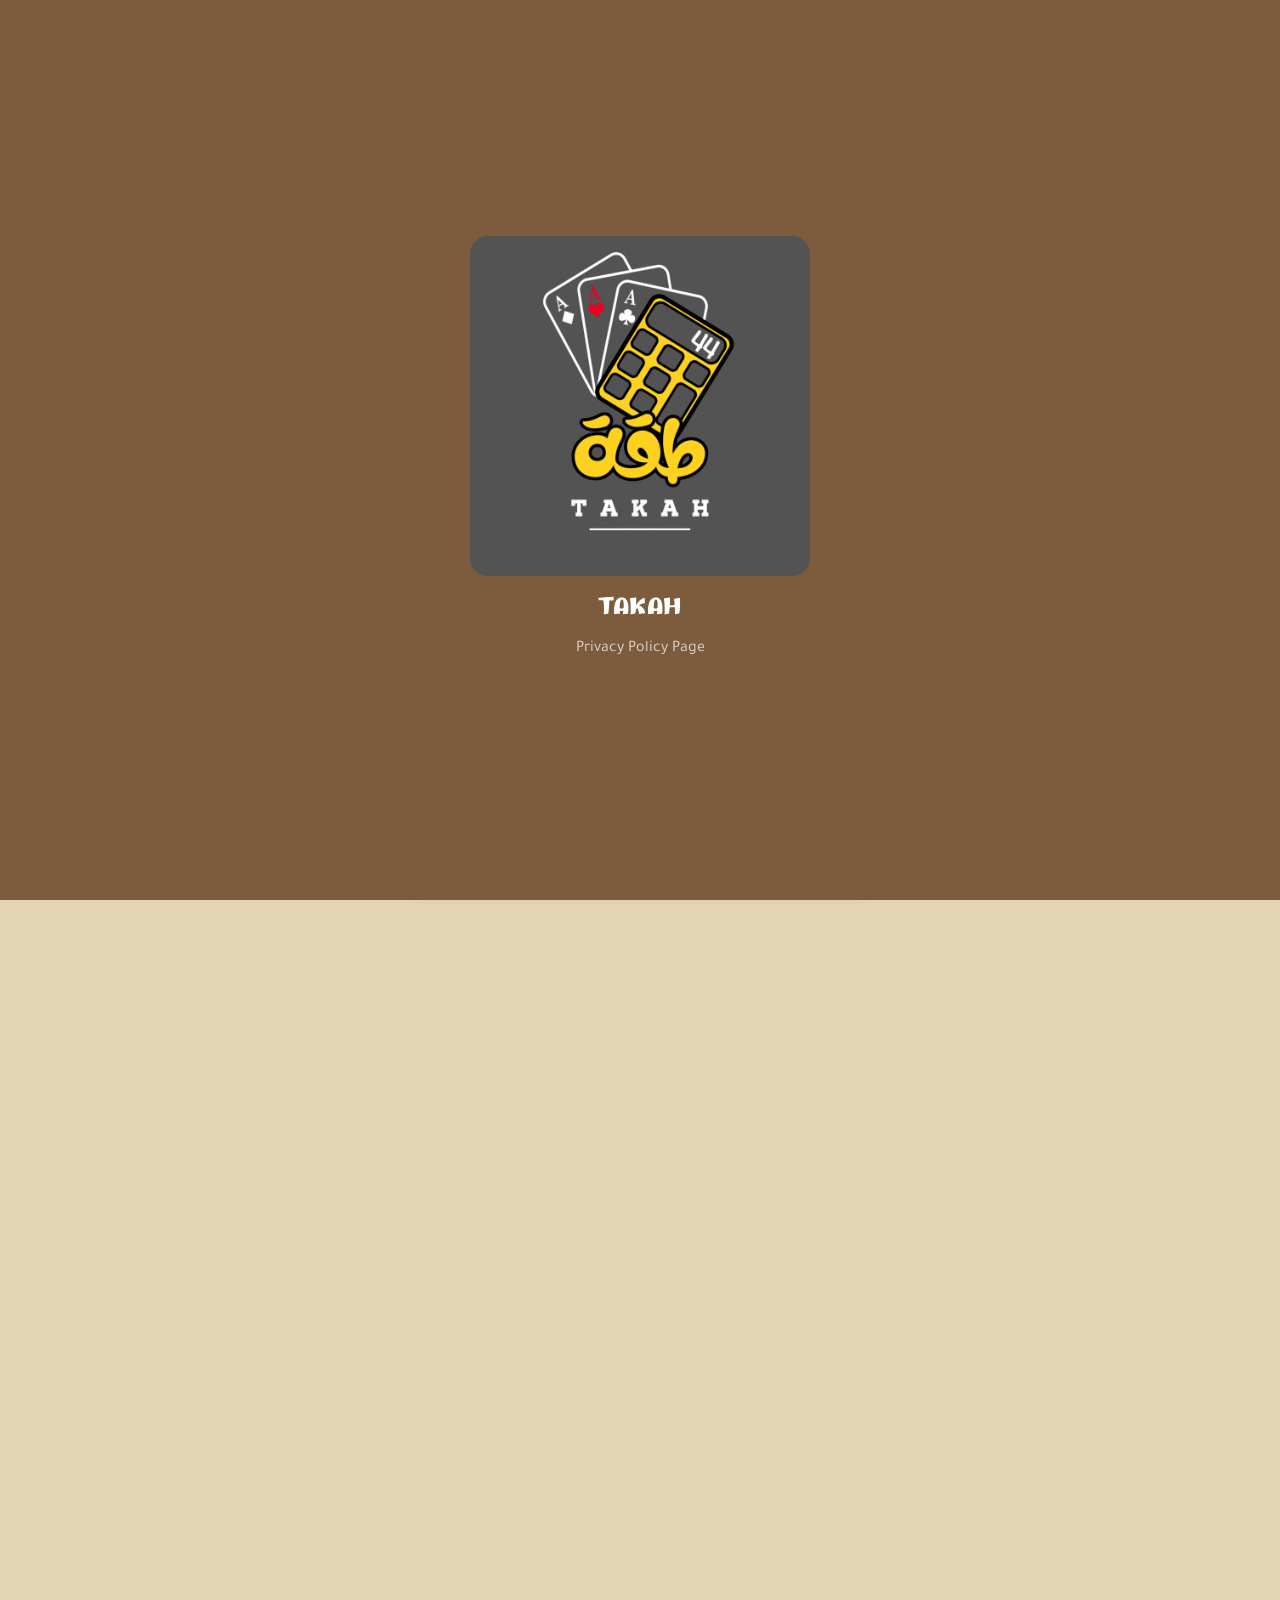
==== index.html @ 1b372dcc "Add files via upload" ====
<!doctype html>
<html lang="en" dir="ltr">
<head>
  <meta charset="utf-8" />
  <meta name="viewport" content="width=device-width, initial-scale=1, viewport-fit=cover" />
  <title>Privacy Policy</title>
  <meta name="description" content="Privacy Policy for the app." />
  <link rel="preconnect" href="https://fonts.gstatic.com" crossorigin>
  <link href="https://fonts.googleapis.com/css2?family=Tajawal:wght@400;500;700;800&display=swap" rel="stylesheet">
  <link href="https://fonts.googleapis.com/css2?family=Marhey:wght@500;700&display=swap" rel="stylesheet">
  <link rel="stylesheet" href="styles.css" />
</head>

<body>

  <!-- Splash / Welcome -->
<div id="splash" class="splash" aria-hidden="true">
  <div class="splash-inner">
    <img class="splash-gif" src="bloot.gif" alt="Splash animation" onerror="this.style.display='none'"/>
    <h1 class="splash-title" id="splashTitle">Welcome</h1>
    <p class="splash-sub" id="splashSub">Privacy Policy Page</p>
  </div>
</div>


  <!-- Top bar -->
  <header class="topbar">

    <!-- Language switch (E / ع) -->
    <label for="filter" class="lang-switch" aria-label="Toggle Language">
<input type="checkbox" id="filter" aria-label="Language switch"/>
      <span>E</span>
      <span>ع</span>
    </label>

    <div class="top-actions">
      <img class="app-logo-small" src="logo_app.png" alt="App Logo" onerror="this.style.display='none'" />
    </div>
  </header>

  <main class="wrap">
    <section class="card page-card">

      <!-- Logo above article -->
      <div class="logo-row">
        <img class="app-logo" src="logo_app.png" alt="App Logo" />
      </div>

      <div class="title-row">
        <h1 id="pageTitle">Privacy Policy</h1>
        <span class="badge" id="appNameBadge">TAKAH</span>
      </div>

<p class="muted" id="lastUpdatedLine">Last Updated: —</p>

      <hr class="sep" />

      <div class="pages">

        <!-- PAGE: POLICY -->
        <section id="pagePolicy" class="page active" aria-label="Policy page">

          <!-- English policy -->
          <article id="policyEN" class="policy" data-lang="en">
            <h2>Overview</h2>
            <p>
              <strong id="appNameInlineEN">TAKAH</strong> is a score counter app. It does not require account registration and
              does not collect personal information such as your name, phone number, or email.
            </p>

            <h2>Information We Collect</h2>
            <p>
              We do not collect or store personal information directly.
              If the app includes third-party advertising (such as Google AdMob), those services may collect
              non-personal data automatically (e.g., device type, operating system, advertising identifiers, and general usage data)
              to display and measure ads.
            </p>

            <h2>Ads (Google AdMob)</h2>
            <p>
              TAKAH may display banner ads using <strong>Google AdMob</strong>. Google may collect non-personal information to serve
              and measure ads in accordance with Google's policies. You may be able to opt out of personalized ads through your
              device settings (where available).
            </p>

            <h2>Data Sharing</h2>
            <p>
              We do not sell personal data. Non-personal data may be shared with advertising providers only as necessary to operate
              ads and improve performance.
            </p>

            <h2>Data Security</h2>
            <p>
              We take reasonable steps to protect information, but no method of transmission over the internet is 100% secure.
            </p>

            <h2>Children's Privacy</h2>
            <p>
              TAKAH is not intended for children under 13, and we do not knowingly collect information from children.
            </p>

            <h2>Changes to This Policy</h2>
            <p>
              We may update this Privacy Policy from time to time. Updates will be posted on this page.
            </p>

            <h2>Contact</h2>
            <p>
              If you have questions about this Privacy Policy, contact us at:
              <span id="supportEmailInlineEN">turki@fahads.sa</span>
            </p>
          </article>

          <!-- Arabic policy -->
          <article id="policyAR" class="policy hidden" data-lang="ar">
            <h2>نظرة عامة</h2>
            <p>
              تطبيق <strong id="appNameInlineAR">طقة</strong> هو تطبيق لحساب النقاط فقط، ولا يتطلب إنشاء حساب،
              ولا يجمع بيانات شخصية مثل الاسم أو رقم الهاتف أو البريد الإلكتروني.
            </p>

            <h2>المعلومات التي نجمعها</h2>
            <p>
              نحن لا نجمع ولا نخزن بيانات شخصية بشكل مباشر.
              في حال احتوى التطبيق على خدمات إعلانية من طرف ثالث (مثل Google AdMob)، قد تقوم هذه الخدمات بجمع بيانات غير شخصية
              تلقائيًا (مثل نوع الجهاز، نظام التشغيل، معرّفات الإعلانات، وبيانات استخدام عامة) لأغراض عرض الإعلانات وقياس الأداء.
            </p>

            <h2>الإعلانات (Google AdMob)</h2>
            <p>
              قد تعرض طقة إعلانات بانر باستخدام <strong>Google AdMob</strong>. قد تجمع Google بيانات غير شخصية لعرض الإعلانات
              وقياسها وفق سياساتها. يمكنك إيقاف الإعلانات المخصصة من إعدادات جهازك (إن توفرت).
            </p>

            <h2>مشاركة البيانات</h2>
            <p>
              نحن لا نبيع بيانات شخصية. قد يتم مشاركة بيانات غير شخصية مع مزودي الإعلانات فقط بالقدر اللازم لتشغيل الإعلانات وتحسين الأداء.
            </p>

            <h2>أمان البيانات</h2>
            <p>
              نتخذ إجراءات معقولة لحماية المعلومات، ولكن لا توجد طريقة نقل عبر الإنترنت آمنة 100%.
            </p>

            <h2>خصوصية الأطفال</h2>
            <p>
              طقة غير موجهة للأطفال دون 13 عامًا، ولا نجمع معلومات منهم عن قصد.
            </p>

            <h2>التغييرات على هذه السياسة</h2>
            <p>
              قد نقوم بتحديث سياسة الخصوصية من وقت لآخر، وسيتم نشر أي تحديث في هذه الصفحة.
            </p>

            <h2>التواصل</h2>
            <p>
              لأي استفسارات حول سياسة الخصوصية تواصل معنا عبر:
              <span id="supportEmailInlineAR">turki@fahads.sa</span>
            </p>
          </article>

          <hr class="sep" />

          <section class="storebox" aria-label="Store listing privacy sentence">
            <h2 id="storeTitle">Store Listing Sentence</h2>
            <p id="storeSentenceEN">
              This app does not collect personal data. Third-party ads (Google AdMob) may collect non-personal data to display ads.
            </p>
            <p id="storeSentenceAR" class="muted">
              لا يجمع التطبيق أي بيانات شخصية. قد تجمع خدمات الإعلانات (Google AdMob) بيانات غير شخصية لعرض الإعلانات.
            </p>
          </section>
        </section>

        <!-- PAGE: DEVELOPER -->
        <section id="pageDev" class="page" aria-label="Developer page">
          <div class="devbox">
            <h2 id="devTitle">Developer</h2>
            <p class="devline">
              <span class="k" id="devNameLabel">Name:</span>
              <!-- ✅ تعديل: الاسم -->
              <span class="v" id="devNameValue">Turki Fahad</span>
            </p>
            <p class="devline">
              <span class="k" id="devEmailLabel">Support Email:</span>
              <!-- ✅ تعديل: ايميل + mailto -->
<a class="v link" id="devEmailValue" href="mailto:turki@fahads.sa">turki@fahads.sa</a>
            </p>

            <!-- ✅ تعديل: وصف المطور (EN/AR) بدون تغيير أي شيء ثاني -->
            <p class="muted" id="devNote">
              I am an independent app developer focused on building simple, reliable, and user-friendly mobile applications with clean design and smooth performance.
              <br><br>
              أنا مطوّر تطبيقات مستقل، أعمل على إنشاء تطبيقات بسيطة وسهلة الاستخدام، مع التركيز على الاستقرار وتجربة المستخدم.
            </p>
          </div>

          <div class="mini-card">
            <h3 id="devExtraTitle">Notes</h3>
            <!-- ✅ تعديل: ملاحظات (EN/AR) -->
            <p id="devExtraText" class="muted">
              This app is developed and maintained independently. For support, feedback, or inquiries, please use the support email above.
              <br><br>
              يتم تطوير هذا التطبيق وإدارته بشكل مستقل. لأي استفسار أو ملاحظات، يرجى التواصل عبر البريد الإلكتروني أعلاه.
            </p>
          </div>
        </section>

        <!-- PAGE: ABOUT -->
        <section id="pageAbout" class="page" aria-label="About app page">
          <div class="mini-card">
            <h2 id="aboutTitle">About the App</h2>
            <!-- ✅ تعديل: وصف أفضل (EN/AR) مع الحفاظ على نفس id -->
            <p id="aboutDesc" class="muted">
              TAKAH is a lightweight score counter app designed for fast and accurate tracking, with a clean interface and offline support.
              <br><br>
              طقة هو تطبيق خفيف وسريع لحساب النقاط، مصمم لتسجيل النقاط بسرعة ودقة، بواجهة نظيفة ويعمل بدون إنترنت.
            </p>
          </div>

          <div class="features mini-card">
            <h3 id="featuresTitle">Features</h3>
            <ul id="featuresList">
              <li>Fast score input and totals</li>
              <li>Works offline</li>
              <li>Simple and clean UI</li>
            </ul>
          </div>

          <div class="gallery mini-card">
            <h3 id="galleryTitle">Screenshots</h3>
            <div class="shots">
              <img src="ph1.jpg" alt="App screenshot 1" onerror="this.style.display='none'">
              <img src="ph2.jpg" alt="App screenshot 2" onerror="this.style.display='none'">
              <img src="ph3.jpg" alt="App screenshot 3" onerror="this.style.display='none'">
              <img src="ph4.jpg" alt="App screenshot 4" onerror="this.style.display='none'">
              <img src="ph5.jpg" alt="App screenshot 5" onerror="this.style.display='none'">
              <img src="ph6.jpg" alt="App screenshot 6" onerror="this.style.display='none'">
              <img src="ph7.jpg" alt="App screenshot 7" onerror="this.style.display='none'">
              
            </div>
            <p class="muted" id="galleryHint">
              
            </p>
          </div>
        </section>

      </div>
    </section>
  </main>

  <footer class="footer">
    <span id="footerText">—</span>
  </footer>

  <div class="toast" id="toast" role="status" aria-live="polite" aria-atomic="true"></div>

  <!-- Bottom fixed menu -->
  <nav class="bottom-nav" aria-label="Bottom navigation">
    <div class="radio-inputs">

      <label class="radio">
        <input checked name="radio" type="radio" data-tab="policy" />
        <span class="name">
          <span class="ico" aria-hidden="true">
            <svg viewBox="0 0 24 24"><path d="M7 3h7l3 3v15a2 2 0 0 1-2 2H7a2 2 0 0 1-2-2V5a2 2 0 0 1 2-2zm7 1v3h3"/><path d="M8 11h8M8 15h8M8 19h6"/></svg>
          </span>
          <span id="tabPolicyLabel">Policy</span>
        </span>
      </label>

      <label class="radio">
        <input name="radio" type="radio" data-tab="dev" />
        <span class="name">
          <span class="ico" aria-hidden="true">
            <svg viewBox="0 0 24 24"><path d="M12 12a4 4 0 1 0-4-4 4 4 0 0 0 4 4z"/><path d="M4 21a8 8 0 0 1 16 0"/></svg>
          </span>
          <span id="tabDevLabel">Developer</span>
        </span>
      </label>

      <label class="radio">
        <input name="radio" type="radio" data-tab="about" />
        <span class="name">
          <span class="ico" aria-hidden="true">
            <svg viewBox="0 0 24 24"><path d="M12 17v-6"/><path d="M12 8h.01"/><path d="M21 12a9 9 0 1 1-9-9 9 9 0 0 1 9 9z"/></svg>
          </span>
          <span id="tabAboutLabel">About</span>
        </span>
      </label>

    </div>
  </nav>

  <script src="script.js"></script>
</body>
</html>
---- styles.css ----
:root {
  --bg: #E4D5B7;
  --card: #FFFFFF;
  --text: #2F2F2F;
  --muted: #6B4A2B;
  --primary: #6B4A2B;
  --accent: #FFB900;
  --border: rgba(107, 74, 43, 0.2);
  --shadow: 0 8px 16px rgba(47, 47, 47, 0.08);
  --shadow-deep: 0 12px 24px rgba(47, 47, 47, 0.12);
  --transition: all 0.3s cubic-bezier(0.25, 0.8, 0.25, 1);
}

:root.dark {
  --bg: #222222;
  --card: #2F2F2F;
  --text: #F0F0F0;
  --muted: #C0C0C0;
  --primary: #B78D63;
  --accent: #FFC93C;
  --border: #4A4A4A;
  --shadow: 0 8px 16px rgba(0, 0, 0, 0.3);
  --shadow-deep: 0 12px 24px rgba(0, 0, 0, 0.4);
}

@keyframes fadeIn {
  from { opacity: 0; transform: translateY(15px); }
  to { opacity: 1; transform: translateY(0); }
}

@keyframes scaleUp {
  from { transform: scale(0.95); opacity: 0; }
  to { transform: scale(1); opacity: 1; }
}

* { box-sizing: border-box; }

html, body { 
  height: 100%;
  scroll-behavior: smooth;
  width: 100%;
  overflow-x: hidden;
}

body {
  margin: 0;
  font-family: 'Tajawal', system-ui, -apple-system, Segoe UI, Roboto, Arial, sans-serif;
  background: var(--bg);
  color: var(--text);
  line-height: 1.8;
  transition: var(--transition);
  background-image: url('data:image/svg+xml;utf8,<svg xmlns="http://www.w3.org/2000/svg" width="2" height="2" viewBox="0 0 2 2"><path d="M0 0h1v1H0z" fill="rgba(0,0,0,0.03)"/><path d="M1 1h1v1H1z" fill="rgba(0,0,0,0.03)"/></svg>');
  background-repeat: repeat;
  padding-bottom: 120px;
}

/* ===== Splash ===== */
.splash{
  position: fixed;
  inset: 0;
  z-index: 9999;
  background: #7d5c3d;
  display: flex;
  align-items: center;
  justify-content: center;
  transition: opacity .45s ease, transform .45s ease;
}
.splash.hide{
  opacity: 0;
  transform: scale(1.02);
  pointer-events: none;
}
.splash-inner{
  text-align: center;
  padding: 20px;
}
.splash-gif{
  width: clamp(170px, 34vw, 340px);
  height: auto;
  max-height: 46vh;         /* يمنعها تصير طويلة زيادة */
  object-fit: contain;
  border-radius: 18px;
  max-width: 100%;
  display: block;
}

.splash-video{
  width: min(360px, 85vw);
  max-width: 100%;
  border-radius: 18px;
  display: block;
  box-shadow: 0 8px 32px rgba(0, 0, 0, 0.3);
}
.splash-title {
  color: #fff;
  margin: 14px 0 6px;
  font-size: 1.35rem;
  font-weight: 800;
  font-family: 'Marhey', 'Tajawal', sans-serif;
  letter-spacing: 0.5px;
}
.splash-sub{
  color: rgba(255,255,255,.75);
  margin: 0;
}

/* ===== Topbar ===== */
.topbar {
  position: sticky;
  top: 0;
  z-index: 20;
  display: flex;
  align-items: center;
  justify-content: space-between;
  gap: 12px;
  padding: 12px 14px;
  padding-top: calc(12px + env(safe-area-inset-top));
  background: rgba(228, 213, 183, 0.92);
  backdrop-filter: blur(10px);
  border-bottom: 1px solid var(--border);
  transition: var(--transition);
}

.topbar.dark-mode {
  background: rgba(34, 34, 34, 0.92);
}

.top-actions {
  display: flex;
  align-items: center;
  gap: 10px;
}

@media (max-width: 420px) {
  .topbar {
    padding: 10px 12px;
    padding-top: calc(10px + env(safe-area-inset-top));
  }
}

/* Button */
.btn {
  border: 0;
  background: var(--primary);
  color: #fff;
  padding: 10px 16px;
  border-radius: 999px;
  cursor: pointer;
  font-weight: 800;
  transition: var(--transition);
  display: flex;
  align-items: center;
  justify-content: center;
}

.btn:hover {
  transform: translateY(-2px);
  box-shadow: var(--shadow);
}

.btn:focus {
  outline: 3px solid var(--accent);
  outline-offset: 2px;
}

.btn-icon {
  width: 44px;
  height: 44px;
  padding: 0;
  display: flex;
  align-items: center;
  justify-content: center;
}

.btn-icon svg {
  width: 20px;
  height: 20px;
}

.wrap {
  max-width: 880px;
  margin: 16px auto;
  padding: 0 14px 28px;
}

/* ===== Page Card ===== */
.page-card {
  border-radius: 22px;
  background: var(--card);
  box-shadow: var(--shadow);
  padding: 18px;
  border: 1px solid var(--border);
  transition: var(--transition);
  animation: fadeIn 0.5s ease-out;
}

/* Logo */
.logo-row {
  display: flex;
  justify-content: center;
  margin: 2px 0 14px;
}

.app-logo{
  width: clamp(92px, 18vw, 160px);
  height: auto;             /* مهم: لا تثبت الطول */
  aspect-ratio: 1 / 1;      /* يخليه مربع ومرتب */
  object-fit: contain;
  border-radius: 20px;
  background: rgba(255, 255, 255, 0.7);
  padding: clamp(8px, 1.2vw, 12px);
  box-shadow: var(--shadow);
  border: 3px solid var(--card);
}


.app-logo-small{
  width: clamp(34px, 3.2vw, 44px);
  height: auto;
  aspect-ratio: 1 / 1;
  object-fit: contain;
  border-radius: 12px;
  background: rgba(255, 255, 255, 0.9);
  padding: clamp(5px, 0.8vw, 7px);
  box-shadow: var(--shadow);
  border: 2px solid rgba(107, 74, 43, 0.1);
  transition: var(--transition);
  cursor: pointer;
}


.app-logo-small:hover {
  transform: scale(1.1);
  box-shadow: var(--shadow-deep);
}

.title-row {
  display: flex;
  gap: 12px;
  align-items: center;
  justify-content: space-between;
  margin-bottom: 12px;
}

h1 {
  margin: 0;
  font-size: 1.35rem;
  letter-spacing: 0.2px;
  color: var(--primary);
  font-weight: 800;
}

h2 {
  margin: 16px 0 8px;
  font-size: 1.15rem;
  color: var(--primary);
  font-family: 'Marhey', 'Tajawal', sans-serif;
  font-weight: 700;
  border-bottom: 2px solid var(--primary);
  display: inline-block;
  padding-bottom: 4px;
}

.badge {
  border: 1px solid var(--border);
  background: color-mix(in srgb, var(--primary) 10%, var(--card));
  padding: 6px 12px;
  border-radius: 999px;
  font-weight: 800;
  color: var(--primary);
  font-size: 0.85rem;
}

.muted {
  color: var(--muted);
  margin: 10px 0 0;
  font-weight: 500;
}

.sep {
  border: 0;
  border-top: 1px solid var(--border);
  margin: 18px 0;
}

/* Policy */
.policy {
  animation: fadeIn 0.5s ease-out 0.1s both;
}

.policy h2 {
  margin: 16px 0 8px;
  font-size: 1.05rem;
}

.policy p {
  margin: 0 0 10px;
  line-height: 1.75;
  opacity: 0.92;
}

.hidden {
  display: none;
}

/* Pages */
.pages .page {
  display: none;
}

.pages .page.active {
  display: block;
}

/* Dev & about boxes */
.devbox, .storebox, .mini-card {
  background: var(--card);
  border: 1px solid var(--border);
  border-radius: 18px;
  padding: 18px;
  box-shadow: var(--shadow);
  animation: scaleUp 0.5s ease-out both;
}

.devbox h2, .storebox h2, .mini-card h2, .mini-card h3 {
  margin: 0 0 12px;
  color: var(--primary);
  font-family: 'Marhey', 'Tajawal', sans-serif;
}

.devline {
  margin: 8px 0;
  display: flex;
  gap: 8px;
  align-items: baseline;
  flex-wrap: wrap;
  line-height: 1.6;
}

.k {
  color: var(--muted);
  font-weight: 800;
  text-transform: uppercase;
  font-size: 0.85rem;
  letter-spacing: 0.5px;
}

.v {
  font-weight: 600;
  color: var(--text);
}

.link {
  color: var(--primary);
  text-decoration: none;
  font-weight: 600;
  transition: var(--transition);
}

.link:hover {
  text-decoration: underline;
  color: var(--accent);
}

.features ul {
  margin: 0;
  padding-inline-start: 18px;
  color: var(--text);
}

.features li {
  margin: 8px 0;
  opacity: 0.92;
}

.gallery .shots {
  display: grid;
  grid-template-columns: repeat(3, 1fr);
  gap: 10px;
}

.gallery .shots img {
  width: 100%;
  aspect-ratio: 9 / 16;
  height: auto;
  object-fit: fill;
  border-radius: 18px;
  border: 1px solid var(--border);
  background: var(--bg);
  transition: var(--transition);
}

.gallery .shots img:hover {
  transform: scale(1.02);
  box-shadow: var(--shadow);
}




/* Footer */
.footer {
  padding: 18px 14px 16px;
  text-align: center;
  color: var(--muted);
  font-size: 0.95rem;
  border-top: 1px solid var(--border);
}

/* Toast */
.toast {
  position: fixed;
  left: 50%;
  bottom: 128px;
  transform: translateX(-50%);
  background: var(--primary);
  color: #fff;
  padding: 10px 16px;
  border-radius: 999px;
  opacity: 0;
  pointer-events: none;
  transition: opacity 0.2s ease;
  font-weight: 800;
  z-index: 50;
  box-shadow: var(--shadow);
}

.toast.show {
  opacity: 1;
}

/* ===== Language Switch ===== */
.lang-switch {
  display: inline-flex;
  align-items: center;
  gap: 6px;
  cursor: pointer;
  padding: 8px 14px;
  border-radius: 999px;
  background: var(--primary);
  box-shadow: var(--shadow);
  border: none;
  user-select: none;
  -webkit-tap-highlight-color: transparent;
  transition: var(--transition);
}

.lang-switch:hover {
  transform: translateY(-2px);
  box-shadow: var(--shadow-deep);
}

.lang-switch:focus-within {
  outline: 3px solid var(--accent);
  outline-offset: 2px;
}

.lang-switch input[type="checkbox"] {
  position: absolute;
  width: 1px;
  height: 1px;
  padding: 0;
  margin: -1px;
  overflow: hidden;
  clip: rect(0, 0, 0, 0);
  white-space: nowrap;
  border-width: 0;
  opacity: 0;
}

.lang-switch span {
  display: inline-block;
  color: white;
  font-weight: 900;
  font-size: 14px;
  letter-spacing: 0.5px;
  transition: opacity 200ms ease;
  padding: 0 4px;
}

/* E label (appears when unchecked - English) */
.lang-switch > span:first-of-type {
  opacity: 0.6;
}

.lang-switch input:not(:checked) ~ span:first-of-type {
  opacity: 1;
}

.lang-switch input:checked ~ span:first-of-type {
  opacity: 0.5;
}

/* ع label (appears when checked - Arabic) */
.lang-switch > span:last-of-type {
  opacity: 0.6;
}

.lang-switch input:checked ~ span:last-of-type {
  opacity: 1;
}

.lang-switch input:not(:checked) ~ span:last-of-type {
  opacity: 0.5;
}

/* ===== Bottom fixed menu ===== */
.bottom-nav {
  position: fixed;
  left: 0;
  right: 0;
  bottom: 0;
  padding: 14px 14px calc(14px + env(safe-area-inset-bottom));
  display: flex;
  justify-content: center;
  z-index: 30;
  background: rgba(228, 213, 183, 0.88);
  backdrop-filter: blur(10px);
  border-top: 1px solid var(--border);
  transition: var(--transition);
}

.bottom-nav.dark-mode {
  background: rgba(34, 34, 34, 0.88);
}

.radio-inputs {
  position: relative;
  display: flex;
  flex-wrap: wrap;
  border-radius: 999px;
  background: var(--card);
  box-shadow: var(--shadow);
  padding: 0.5rem;
  width: min(520px, 100%);
  font-size: 14px;
  gap: 0.5rem;
  border: 1px solid var(--border);
}

.radio-inputs .radio {
  flex: 1 1 auto;
  text-align: center;
  position: relative;
}

.radio-inputs .radio input {
  display: none;
}

.radio-inputs .radio .name {
  position: relative;
  display: flex;
  gap: 8px;
  cursor: pointer;
  align-items: center;
  justify-content: center;
  border-radius: 999px;
  border: none;
  padding: 0.75rem 0.5rem;
  color: var(--text);
  font-weight: 700;
  font-family: inherit;
  background: transparent;
  box-shadow: none;
  transition: var(--transition);
  overflow: hidden;
}

.radio-inputs .radio input:checked + .name {
  background: var(--primary);
  color: white;
  text-shadow: 0 1px 2px rgba(0, 0, 0, 0.2);
  box-shadow: var(--shadow);
  transform: scale(1.05);
}

.radio-inputs .radio .ico {
  display: flex;
  align-items: center;
  justify-content: center;
  transition: transform 0.2s ease;
}

.radio-inputs .radio input:checked + .name .ico {
  transform: scale(1.2);
}

.radio-inputs .radio .name:hover {
  opacity: 0.8;
}

.ico svg {
  width: 20px;
  height: 20px;
  fill: currentColor;
}

/* Responsive */
@media (max-width: 768px) {
  .wrap {
    padding: 0 12px 28px;
  }

  .page-card {
    padding: 14px;
    border-radius: 18px;
  }

  h1 {
    font-size: 1.2rem;
  }

  h2 {
    font-size: 1rem;
  }

  .gallery .shots {
    grid-template-columns: repeat(2, 1fr);
  }
}

@media (max-width: 480px) {
  h1 {
    font-size: 1.1rem;
  }

  h2 {
    font-size: 0.95rem;
  }

  .gallery .shots {
    grid-template-columns: 1fr;
  }

  .badge {
    font-size: 0.75rem;
    padding: 4px 8px;
  }

  .policy p {
    font-size: 0.95rem;
  }
}

/* RTL Support */
html[dir="rtl"] body {
  direction: rtl;
}
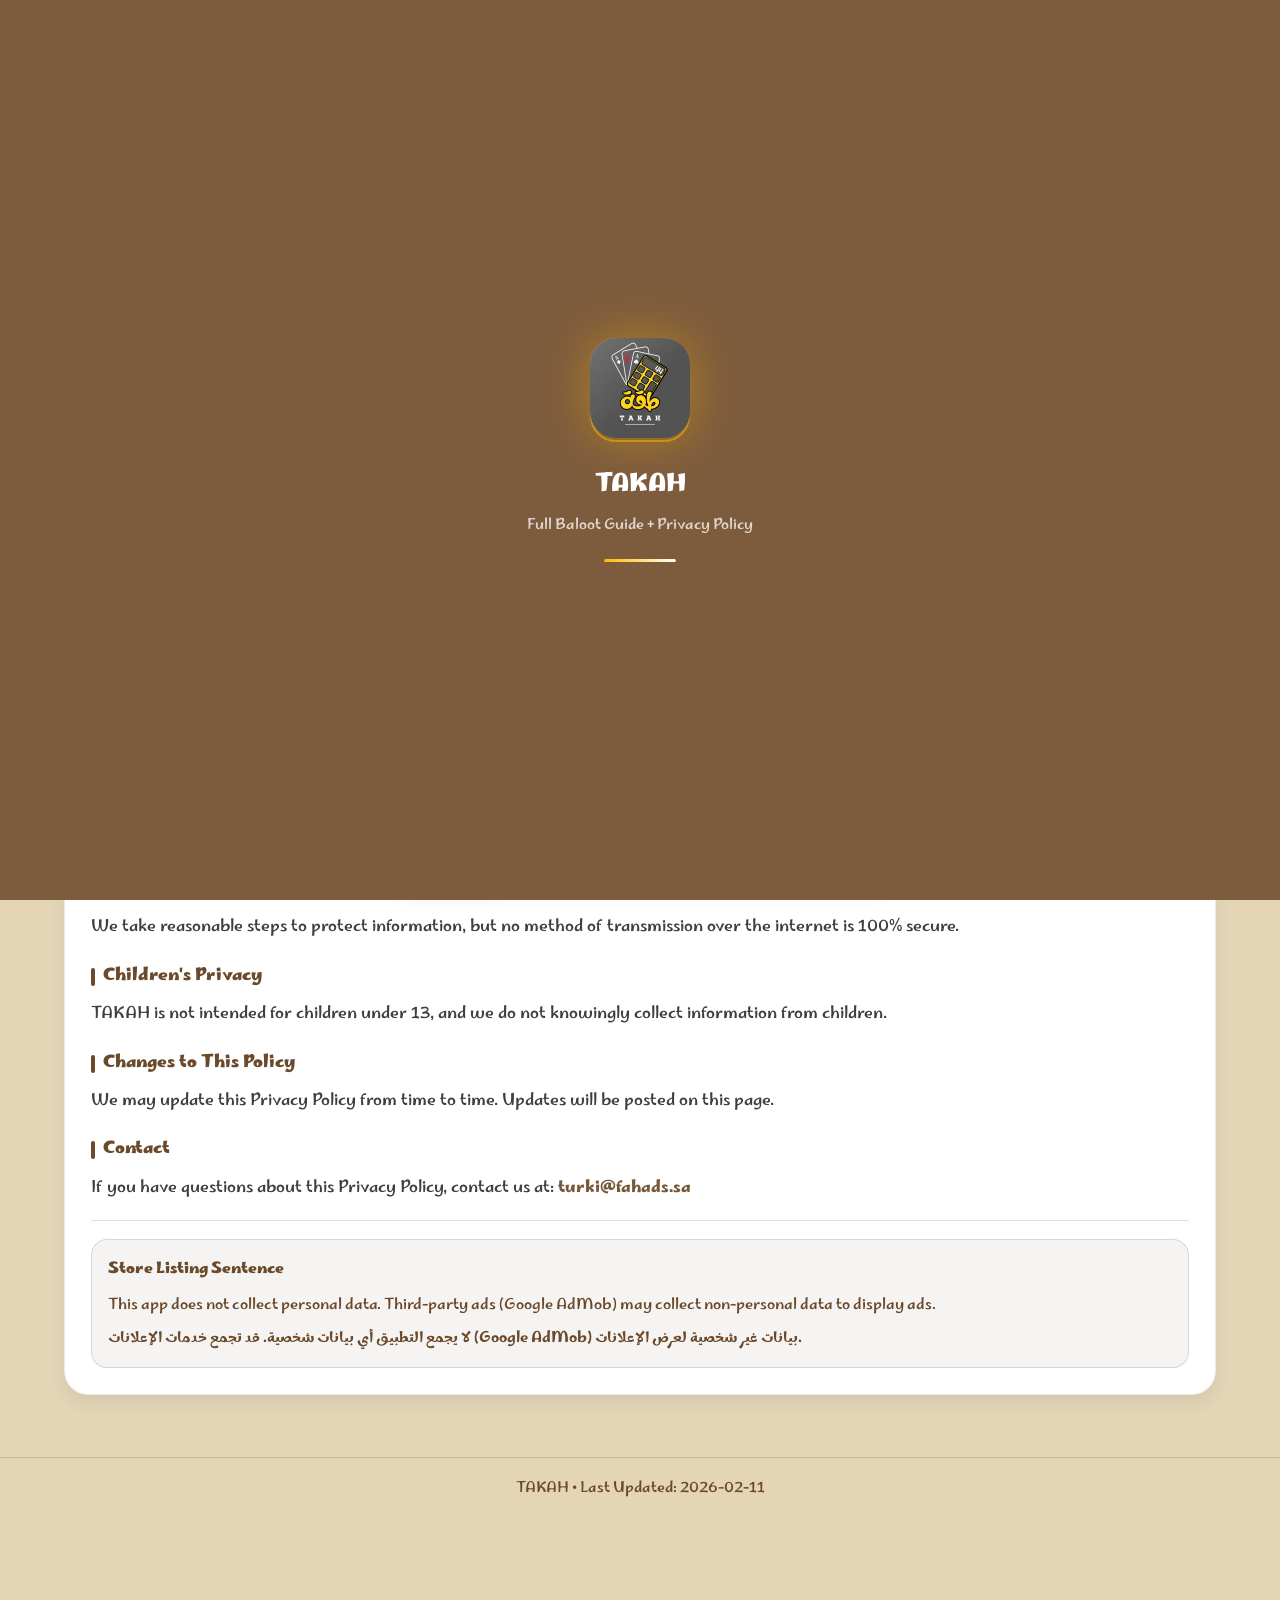
==== commit 7460020f: "Update index.html" ====
--- a/index.html
+++ b/index.html
@@ -1,297 +1,2177 @@
 <!doctype html>
-<html lang="en" dir="ltr">
+<html lang="ar" dir="rtl">
 <head>
   <meta charset="utf-8" />
   <meta name="viewport" content="width=device-width, initial-scale=1, viewport-fit=cover" />
-  <title>Privacy Policy</title>
-  <meta name="description" content="Privacy Policy for the app." />
+  <title>TAKAH | طقة</title>
+  <meta name="description" content="TAKAH app pages with full Baloot guide integrated inside the website." />
+  <link rel="preconnect" href="https://fonts.googleapis.com">
   <link rel="preconnect" href="https://fonts.gstatic.com" crossorigin>
-  <link href="https://fonts.googleapis.com/css2?family=Tajawal:wght@400;500;700;800&display=swap" rel="stylesheet">
-  <link href="https://fonts.googleapis.com/css2?family=Marhey:wght@500;700&display=swap" rel="stylesheet">
-  <link rel="stylesheet" href="styles.css" />
+  <link href="https://fonts.googleapis.com/css2?family=Tajawal:wght@300;400;500;700;800;900&family=Marhey:wght@500;700&display=swap" rel="stylesheet">
+
+  <style>
+    :root {
+      --bg: #E4D5B7;
+      --card: #FFFFFF;
+      --text: #2F2F2F;
+      --muted: #6B4A2B;
+      --primary: #6B4A2B;
+      --accent: #FFB900;
+      --border: rgba(107,74,43,0.18);
+      --shadow: 0 8px 16px rgba(47,47,47,0.08);
+      --shadow-deep: 0 12px 24px rgba(47,47,47,0.12);
+      --tr: all 0.3s cubic-bezier(0.25,0.8,0.25,1);
+      --radius: 22px;
+      --font: 'Marhey','Tajawal',system-ui,sans-serif;
+
+      --bg-soft: #F5EBDD;
+      --surface: rgba(255, 251, 245, 0.88);
+      --surface-strong: rgba(255, 253, 248, 0.96);
+      --card-soft: rgba(250, 244, 236, 0.92);
+      --card-border: rgba(107, 74, 43, 0.14);
+
+      --primary-2: #8D6238;
+      --primary-3: #4F3520;
+
+      --accent-2: #F3C74A;
+      --accent-soft: rgba(228, 161, 0, 0.14);
+
+      --text-soft: #3C2D22;
+      --muted-2: #7A6552;
+
+      --green: #3F6A39;
+      --green-soft: rgba(63, 106, 57, 0.12);
+      --blue: #355E86;
+      --blue-soft: rgba(53, 94, 134, 0.12);
+      --red: #9F4538;
+      --red-soft: rgba(159, 69, 56, 0.12);
+      --purple: #6E5297;
+      --purple-soft: rgba(110, 82, 151, 0.12);
+      --orange: #B7751E;
+      --orange-soft: rgba(183, 117, 30, 0.12);
+
+      --gold-soft: rgba(228, 161, 0, 0.12);
+      --surface-nav: rgba(248, 241, 230, 0.94);
+    }
+
+    :root.dark {
+      --bg: #1a1510;
+      --card: #2a2018;
+      --text: #F0EAE0;
+      --muted: #C0A882;
+      --primary: #C9965A;
+      --accent: #FFC93C;
+      --border: rgba(201,150,90,0.18);
+      --shadow: 0 8px 16px rgba(0,0,0,0.35);
+      --shadow-deep: 0 12px 24px rgba(0,0,0,0.45);
+
+      --bg-soft: #241B15;
+      --surface: rgba(33, 24, 19, 0.92);
+      --surface-strong: rgba(40, 29, 22, 0.97);
+      --card-soft: rgba(44, 31, 23, 0.96);
+      --card-border: rgba(214, 171, 114, 0.16);
+
+      --primary-2: #E5BB82;
+      --primary-3: #F0D6AF;
+
+      --accent-2: #FFD56A;
+      --accent-soft: rgba(241, 184, 45, 0.16);
+
+      --text-soft: #F3E6D6;
+      --muted-2: #C7A985;
+
+      --green: #91C27D;
+      --green-soft: rgba(145, 194, 125, 0.16);
+      --blue: #9EC6EA;
+      --blue-soft: rgba(158, 198, 234, 0.16);
+      --red: #EE9889;
+      --red-soft: rgba(238, 152, 137, 0.16);
+      --purple: #D1B0F0;
+      --purple-soft: rgba(209, 176, 240, 0.16);
+      --orange: #F0BD73;
+      --orange-soft: rgba(240, 189, 115, 0.16);
+
+      --gold-soft: rgba(241, 184, 45, 0.16);
+      --surface-nav: rgba(27, 20, 15, 0.95);
+    }
+
+    *, *::before, *::after { box-sizing:border-box; margin:0; padding:0; }
+    html { scroll-behavior:smooth; }
+
+    body {
+      font-family: var(--font);
+      background:
+        radial-gradient(circle at top center, rgba(255,185,0,0.08), transparent 26%),
+        var(--bg);
+      color: var(--text);
+      line-height: 1.8;
+      min-height: 100dvh;
+      overflow-x: hidden;
+      padding-bottom: calc(100px + env(safe-area-inset-bottom));
+      transition: background 0.4s, color 0.4s;
+    }
+
+    #splash {
+      position:fixed; inset:0; z-index:9999;
+      background:#7d5c3d;
+      display:flex; align-items:center; justify-content:center;
+      transition:opacity .45s ease, transform .45s ease;
+    }
+    #splash.hide { opacity:0; transform:scale(1.03); pointer-events:none; }
+    .splash-inner { text-align:center; padding:24px; display:flex; flex-direction:column; align-items:center; gap:6px; }
+
+    .splash-logo-box {
+      width:100px; height:100px; border-radius:26px;
+      background:linear-gradient(135deg,#c9965a,#7d5c3d);
+      display:flex; align-items:center; justify-content:center;
+      font-size:36px; font-weight:800; color:#fff;
+      box-shadow:0 0 48px rgba(255,185,0,0.4);
+      animation:splashPop .6s cubic-bezier(.34,1.56,.64,1) both;
+      margin-bottom:8px; position:relative; overflow:hidden;
+    }
+    .splash-logo-box::after {
+      content:''; position:absolute; inset:0;
+      background:linear-gradient(135deg,rgba(255,255,255,.18) 0%,transparent 55%);
+    }
+    .splash-logo-box img { width:100%; height:100%; object-fit:cover; border-radius:26px; position:absolute; inset:0; }
+
+    .splash-ring {
+      position:absolute; width:100px; height:100px; border-radius:26px;
+      border:2.5px solid rgba(255,185,0,.5);
+      animation:splashPop .6s cubic-bezier(.34,1.56,.64,1) both, ringPulse 1.5s .7s ease-out infinite;
+    }
+
+    @keyframes splashPop { from{transform:scale(.45);opacity:0} to{transform:scale(1);opacity:1} }
+    @keyframes ringPulse { 0%{transform:scale(1);opacity:.6} 100%{transform:scale(1.8);opacity:0} }
+    @keyframes fadeUp { from{opacity:0;transform:translateY(10px)} to{opacity:1;transform:translateY(0)} }
+    @keyframes pageIn { from{opacity:0;transform:translateY(8px)} to{opacity:1;transform:translateY(0)} }
+    @keyframes barFill { to{width:100%} }
+    @keyframes guideNavMotion {
+      0% { background-position: 0% 50%; }
+      50% { background-position: 100% 50%; }
+      100% { background-position: 0% 50%; }
+    }
+
+    .splash-title { color:#fff; font-size:1.5rem; font-weight:800; margin-top:12px; animation:fadeUp .45s .25s ease both; }
+    .splash-sub { color:rgba(255,255,255,.75); font-size:.9rem; animation:fadeUp .45s .38s ease both; }
+    .splash-bar { width:72px; height:3px; border-radius:3px; background:rgba(255,255,255,.2); overflow:hidden; margin-top:14px; animation:fadeUp .45s .5s ease both; }
+    .splash-bar-inner { height:100%; width:0; border-radius:3px; background:linear-gradient(90deg,#FFB900,#fff); animation:barFill 1.8s .55s ease forwards; }
+
+    .topbar {
+      position:sticky; top:0; z-index:200;
+      display:flex; align-items:center; justify-content:space-between; gap:10px;
+      padding:12px 16px; padding-top:calc(12px + env(safe-area-inset-top));
+      background:rgba(228,213,183,0.92);
+      backdrop-filter:blur(14px); -webkit-backdrop-filter:blur(14px);
+      border-bottom:1px solid var(--border);
+      transition:background 0.4s;
+    }
+    :root.dark .topbar { background:rgba(26,21,16,0.92); }
+    .top-actions { display:flex; align-items:center; gap:10px; }
+
+    .btn-icon {
+      width:40px; height:40px; border-radius:50%;
+      background:var(--primary); color:#fff; border:none; cursor:pointer;
+      display:flex; align-items:center; justify-content:center;
+      box-shadow:var(--shadow); transition:var(--tr);
+      flex-shrink: 0;
+    }
+    .btn-icon:hover { transform:translateY(-2px); box-shadow:var(--shadow-deep); }
+    .btn-icon svg { width:18px; height:18px; fill:none; stroke:currentColor; stroke-width:2; stroke-linecap:round; stroke-linejoin:round; }
+    .icon-sun { display:none; }
+    .icon-moon { display:block; }
+    :root.dark .icon-sun { display:block; }
+    :root.dark .icon-moon { display:none; }
+
+    .app-logo-small {
+      width:clamp(34px,3.2vw,44px); aspect-ratio:1/1;
+      object-fit:contain; border-radius:12px;
+      background:rgba(255,255,255,.9); padding:clamp(4px,.8vw,7px);
+      box-shadow:var(--shadow); border:2px solid rgba(107,74,43,.12);
+      transition:var(--tr);
+    }
+    .app-logo-small:hover { transform:scale(1.08); }
+
+    .lang-switch {
+      display:inline-flex; align-items:center;
+      background:var(--primary); border-radius:999px;
+      padding:5px 6px; gap:2px; cursor:pointer;
+      box-shadow:var(--shadow); user-select:none;
+      position:relative; border:none; transition:var(--tr);
+    }
+    .lang-switch:hover { transform:translateY(-2px); box-shadow:var(--shadow-deep); }
+    .lang-switch:focus-within { outline:3px solid var(--accent); outline-offset:2px; }
+    .lang-switch input { position:absolute; opacity:0; width:1px; height:1px; }
+
+    .lang-pill {
+      position:absolute; top:5px; left:6px;
+      width:calc(50% - 6px); height:calc(100% - 10px);
+      background:rgba(255,255,255,.22); border-radius:999px;
+      transition:transform .3s cubic-bezier(.4,0,.2,1); pointer-events:none;
+    }
+    .lang-switch input:checked ~ .lang-pill { transform:translateX(calc(100% + 4px)); }
+
+    .lang-switch span {
+      position:relative; z-index:1; color:#fff; font-weight:800;
+      font-size:13px; letter-spacing:.5px; padding:4px 14px;
+      border-radius:999px; transition:opacity .25s;
+    }
+    .lang-switch input:not(:checked) ~ span:nth-of-type(1) { opacity:1; }
+    .lang-switch input:checked ~ span:nth-of-type(1) { opacity:.55; }
+    .lang-switch input:not(:checked) ~ span:nth-of-type(2) { opacity:.55; }
+    .lang-switch input:checked ~ span:nth-of-type(2) { opacity:1; }
+
+    .wrap { max-width:1180px; margin:16px auto; padding:0 14px 28px; }
+
+    .page-card {
+      border-radius:var(--radius); background:var(--card);
+      box-shadow:var(--shadow); padding:20px;
+      border:1px solid var(--border);
+      animation:fadeUp .5s ease both;
+      transition:background 0.4s, box-shadow 0.4s;
+    }
+
+    .logo-row { display:flex; justify-content:center; margin:4px 0 16px; }
+    .app-logo {
+      width:clamp(88px,16vw,140px); aspect-ratio:1/1;
+      object-fit:contain; border-radius:22px;
+      background:rgba(255,255,255,.8); padding:clamp(8px,1vw,12px);
+      box-shadow:var(--shadow-deep); border:3px solid rgba(255,255,255,.9);
+      transition:var(--tr);
+    }
+    .app-logo:hover { transform:scale(1.04); }
+
+    .title-row { display:flex; gap:12px; align-items:center; justify-content:space-between; margin-bottom:10px; }
+    h1 { font-size:1.35rem; color:var(--primary); font-weight:800; }
+
+    .badge {
+      border:1px solid var(--border);
+      background:color-mix(in srgb,var(--primary) 10%,var(--card));
+      padding:6px 14px; border-radius:999px;
+      font-weight:800; color:var(--primary); font-size:.85rem; letter-spacing:.5px;
+    }
+    .muted { color:var(--muted); font-weight:500; margin-top:6px; }
+    .sep { border:0; border-top:1px solid var(--border); margin:18px 0; }
+    .hidden { display:none !important; }
+
+    .pages .page { display:none; }
+    .pages .page.active { display:block; animation:pageIn .35s cubic-bezier(.4,0,.2,1) both; }
+
+    .policy { animation:fadeUp .5s .1s ease both; }
+    .policy h2,
+    .mini-card h2,
+    .mini-card h3,
+    .card h3,
+    .section-title {
+      color:var(--primary);
+    }
+
+    .policy h2 {
+      margin:20px 0 8px; font-size:1.05rem; font-weight:700;
+      display:flex; align-items:center; gap:8px;
+    }
+    .policy h2::before,
+    .mini-card h2::before,
+    .mini-card h3::before {
+      content:''; width:4px; height:18px; border-radius:2px;
+      background:var(--primary); flex-shrink:0;
+    }
+    .policy p { margin:0 0 10px; line-height:1.78; opacity:.92; }
+
+    .storebox {
+      background:color-mix(in srgb,var(--primary) 6%,var(--card));
+      border:1px solid var(--border); border-radius:16px; padding:16px; margin-top:4px;
+    }
+    .storebox h2 { margin:0 0 10px; font-size:.95rem; color:var(--primary); font-weight:700; }
+    .storebox p { font-size:.92rem; line-height:1.7; color:var(--muted); }
+    .storebox p + p { margin-top:8px; }
+
+    .devbox, .mini-card {
+      background:var(--card); border:1px solid var(--border);
+      border-radius:18px; padding:18px; box-shadow:var(--shadow);
+      transition:var(--tr); margin-bottom:14px;
+    }
+    .mini-card h2, .mini-card h3 {
+      margin:0 0 14px;
+      font-weight:700; font-size:1.05rem;
+      display:flex; align-items:center; gap:8px;
+    }
+
+    .devline { margin:10px 0; display:flex; gap:10px; align-items:baseline; flex-wrap:wrap; line-height:1.6; }
+    .k { color:var(--muted); font-weight:800; text-transform:uppercase; font-size:.82rem; letter-spacing:.5px; min-width:120px; }
+    .v { font-weight:600; color:var(--text); }
+
+    .link { color:var(--primary); text-decoration:none; font-weight:600; transition:var(--tr); position:relative; }
+    .link::after { content:''; position:absolute; left:0; bottom:-1px; width:0; height:1.5px; background:var(--accent); transition:width .3s ease; }
+    .link:hover::after { width:100%; }
+    .link:hover { color:var(--accent); }
+
+    .dev-note { margin-top:14px; padding-top:14px; border-top:1px solid var(--border); font-size:.92rem; line-height:1.75; color:var(--muted); }
+
+    .features ul { margin:0; padding:0; list-style:none; display:flex; flex-direction:column; gap:10px; }
+    .features li { display:flex; align-items:center; gap:10px; font-size:.95rem; color:var(--text); opacity:.9; }
+    .features li::before {
+      content:''; width:8px; height:8px; border-radius:50%;
+      background:var(--primary); flex-shrink:0;
+      box-shadow:0 0 0 3px color-mix(in srgb,var(--primary) 20%,transparent);
+    }
+
+    .gallery .shots { display:grid; grid-template-columns:repeat(3,1fr); gap:10px; }
+    .gallery .shots img {
+      width:100%; aspect-ratio:9/16; object-fit:cover;
+      border-radius:14px; border:1px solid var(--border);
+      background:var(--bg); cursor:pointer; transition:var(--tr);
+    }
+    .gallery .shots img:hover { transform:scale(1.04); box-shadow:var(--shadow-deep); }
+
+    #lightbox {
+      display:none; position:fixed; inset:0; z-index:800;
+      background:rgba(0,0,0,.85); backdrop-filter:blur(8px);
+      align-items:center; justify-content:center;
+    }
+    #lightbox.open { display:flex; animation:fadeUp .2s ease both; }
+    #lightbox img { max-height:88dvh; max-width:90vw; border-radius:18px; box-shadow:0 20px 60px rgba(0,0,0,.6); animation:splashPop .3s cubic-bezier(.34,1.56,.64,1) both; }
+    #lightbox .lb-close {
+      position:absolute; top:18px; right:18px;
+      width:42px; height:42px; border-radius:50%;
+      background:rgba(255,255,255,.15); border:none; cursor:pointer;
+      color:#fff; font-size:22px; display:flex; align-items:center; justify-content:center;
+      transition:var(--tr);
+    }
+    #lightbox .lb-close:hover { background:rgba(255,255,255,.3); transform:scale(1.1); }
+
+    .footer { padding:18px 14px 10px; text-align:center; color:var(--muted); font-size:.9rem; border-top:1px solid var(--border); margin-top:4px; }
+
+    .toast {
+      position:fixed; left:50%; bottom:130px;
+      transform:translateX(-50%) translateY(10px);
+      background:var(--primary); color:#fff;
+      padding:10px 20px; border-radius:999px; opacity:0; pointer-events:none;
+      transition:opacity .25s, transform .25s;
+      font-weight:800; z-index:500; box-shadow:var(--shadow-deep); white-space:nowrap;
+    }
+    .toast.show { opacity:1; transform:translateX(-50%) translateY(0); }
+
+    .bottom-nav {
+      position:fixed; left:0; right:0; bottom:0; z-index:300;
+      padding:12px 14px calc(12px + env(safe-area-inset-bottom));
+      display:flex; justify-content:center;
+      background:rgba(228,213,183,0.92);
+      backdrop-filter:blur(14px); -webkit-backdrop-filter:blur(14px);
+      border-top:1px solid var(--border); transition:background 0.4s;
+    }
+    :root.dark .bottom-nav { background:rgba(26,21,16,0.92); }
+
+    .radio-inputs {
+      display:flex; border-radius:999px; background:var(--card);
+      box-shadow:var(--shadow); padding:5px;
+      width:min(520px,100%); gap:5px; border:1px solid var(--border);
+      transition:background 0.4s;
+    }
+    .radio-inputs .radio { flex:1; text-align:center; }
+    .radio-inputs .radio input { display:none; }
+    .radio-inputs .radio .name {
+      display:flex; gap:6px; cursor:pointer; align-items:center; justify-content:center;
+      border-radius:999px; padding:.7rem .5rem;
+      color:var(--text); font-weight:700; font-size:.88rem; background:transparent; transition:var(--tr);
+    }
+    .radio-inputs .radio input:checked + .name { background:var(--primary); color:#fff; box-shadow:var(--shadow); transform:scale(1.05); }
+    .radio-inputs .radio .ico { display:flex; align-items:center; }
+    .radio-inputs .radio input:checked + .name .ico { transform:scale(1.15); }
+    .ico svg { width:20px; height:20px; stroke:currentColor; fill:none; stroke-width:1.8; stroke-linecap:round; stroke-linejoin:round; }
+
+    /* Guide integrated */
+    .guide-shell {
+      background:
+        radial-gradient(circle at top center, rgba(228,161,0,0.08), transparent 30%),
+        linear-gradient(180deg, var(--bg-soft) 0%, var(--bg) 100%);
+      border: 1px solid var(--card-border);
+      border-radius: 28px;
+      overflow: hidden;
+      box-shadow: var(--shadow-deep);
+    }
+
+    .guide-nav {
+      position: sticky;
+      top: calc(84px + env(safe-area-inset-top));
+      z-index: 180;
+      display: flex;
+      align-items: center;
+      justify-content: space-between;
+      gap: 10px;
+      padding: 13px 18px;
+      margin: 14px 14px 0;
+      background: linear-gradient(135deg, var(--surface-strong) 0%, var(--card-soft) 100%);
+      background-size: 180% 180%;
+      border: 1px solid var(--card-border);
+      border-radius: 20px;
+      backdrop-filter: blur(12px);
+      -webkit-backdrop-filter: blur(12px);
+      box-shadow: 0 10px 24px rgba(64, 44, 24, 0.12);
+      animation: guideNavMotion 8s ease infinite;
+    }
+
+    .nav-logo {
+      font-size: 20px;
+      font-weight: 900;
+      color: var(--primary);
+      white-space: nowrap;
+    }
+
+    .nav-links {
+      display: flex;
+      gap: 8px;
+      flex-wrap: wrap;
+    }
+
+    .nav-links a {
+      text-decoration: none;
+      color: var(--muted);
+      font-size: 13px;
+      font-weight: 800;
+      padding: 8px 12px;
+      border-radius: 999px;
+      border: 1px solid transparent;
+      transition: var(--tr);
+      background: transparent;
+    }
+
+    .nav-links a:hover,
+    .nav-links a.active {
+      color: var(--primary-3);
+      background: rgba(255,255,255,0.92);
+      border-color: var(--card-border);
+      box-shadow: 0 6px 14px rgba(64,44,24,0.08);
+    }
+
+    .hero {
+      position: relative;
+      padding: 78px 24px 56px;
+      text-align: center;
+      overflow: hidden;
+      z-index: 1;
+      animation: fadeUp 0.6s ease both;
+    }
+
+    .hero-glow {
+      position: absolute;
+      inset: auto auto 0 50%;
+      transform: translateX(-50%);
+      width: 760px;
+      height: 420px;
+      background: radial-gradient(ellipse at center, rgba(228,161,0,0.18) 0%, rgba(107,74,43,0.05) 42%, transparent 72%);
+      pointer-events: none;
+      z-index: -1;
+    }
+
+    .hero-badge {
+      display: inline-flex;
+      align-items: center;
+      gap: 8px;
+      padding: 10px 18px;
+      border-radius: 999px;
+      background: rgba(255,255,255,0.9);
+      border: 1px solid var(--card-border);
+      color: var(--primary);
+      font-size: 13px;
+      font-weight: 800;
+      margin-bottom: 20px;
+      box-shadow: var(--shadow);
+    }
+
+    .hero h2 {
+      font-size: clamp(32px, 5vw, 58px);
+      font-weight: 900;
+      line-height: 1.2;
+      margin-bottom: 18px;
+      letter-spacing: -1px;
+      color: var(--text);
+    }
+
+    .hero h2 em {
+      font-style: normal;
+      background: linear-gradient(135deg, var(--accent), var(--primary-2));
+      -webkit-background-clip: text;
+      -webkit-text-fill-color: transparent;
+      background-clip: text;
+    }
+
+    .hero-desc {
+      font-size: clamp(15px, 2vw, 18px);
+      color: var(--muted);
+      max-width: 680px;
+      margin: 0 auto 30px;
+      font-weight: 600;
+    }
+
+    .hero-btns {
+      display: flex;
+      gap: 12px;
+      justify-content: center;
+      flex-wrap: wrap;
+    }
+
+    .btn {
+      display: inline-flex;
+      align-items: center;
+      gap: 8px;
+      text-decoration: none;
+      border-radius: 16px;
+      padding: 14px 24px;
+      font-weight: 800;
+      font-size: 15px;
+      transition: all 0.22s ease;
+      font-family: var(--font);
+      cursor: pointer;
+      border: none;
+    }
+
+    .btn-gold {
+      background: linear-gradient(135deg, var(--accent), var(--accent-2));
+      color: #40280F;
+      box-shadow: 0 12px 26px rgba(228,161,0,0.24);
+    }
+
+    .btn-gold:hover {
+      transform: translateY(-2px);
+      box-shadow: 0 18px 32px rgba(228,161,0,0.3);
+    }
+
+    .btn-projects {
+      background: linear-gradient(135deg, var(--primary), var(--primary-2));
+      color: #fff;
+      box-shadow: 0 12px 28px rgba(64,44,24,0.18);
+    }
+
+    .btn-projects:hover {
+      transform: translateY(-2px);
+      box-shadow: 0 18px 34px rgba(64,44,24,0.24);
+    }
+
+    .stats-row {
+      display: flex;
+      gap: 16px;
+      justify-content: center;
+      flex-wrap: wrap;
+      padding: 0 24px 48px;
+      z-index: 1;
+      position: relative;
+      animation: fadeUp 0.6s 0.2s ease both;
+    }
+
+    .stat-pill {
+      display: flex;
+      align-items: center;
+      gap: 10px;
+      background: rgba(255,255,255,0.92);
+      border: 1px solid var(--card-border);
+      border-radius: 20px;
+      padding: 14px 22px;
+      box-shadow: var(--shadow);
+      backdrop-filter: blur(10px);
+    }
+
+    .stat-icon { font-size: 26px; }
+    .stat-num { font-size: 22px; font-weight: 900; color: var(--primary); }
+    .stat-label { font-size: 12px; color: var(--muted); font-weight: 700; }
+
+    .guide-container {
+      width: min(1100px, 100%);
+      margin: 0 auto;
+      padding: 0 24px 80px;
+      position: relative;
+      z-index: 1;
+    }
+
+    .section-title {
+      font-size: clamp(22px, 3vw, 30px);
+      font-weight: 900;
+      margin-bottom: 6px;
+      letter-spacing: -0.5px;
+    }
+
+    .section-sub {
+      color: var(--muted);
+      font-size: 15px;
+      margin-bottom: 28px;
+      font-weight: 600;
+    }
+
+    .card {
+      background: var(--card);
+      border: 1px solid rgba(107,74,43,0.12);
+      border-radius: 24px;
+      box-shadow: inset 0 4px 0 var(--accent), var(--shadow);
+      position: relative;
+      overflow: hidden;
+      transition: var(--tr);
+      padding: 26px;
+      backdrop-filter: blur(12px);
+      margin-bottom: 18px;
+    }
+
+    .card:hover {
+      border-color: rgba(107,74,43,0.24);
+      transform: translateY(-4px);
+      box-shadow: inset 0 4px 0 var(--accent), var(--shadow-deep);
+    }
+
+    .intro-grid {
+      display: grid;
+      grid-template-columns: 1.3fr 1fr;
+      gap: 20px;
+      margin-bottom: 28px;
+    }
+
+    .info-row {
+      display: flex;
+      align-items: center;
+      gap: 12px;
+      padding: 12px 0;
+      border-bottom: 1px solid rgba(107,74,43,0.10);
+    }
+
+    .info-row:last-child { border-bottom: none; }
+
+    .info-icon {
+      width: 38px;
+      height: 38px;
+      border-radius: 12px;
+      display: flex;
+      align-items: center;
+      justify-content: center;
+      font-size: 18px;
+      flex-shrink: 0;
+    }
+
+    .info-label {
+      color: var(--muted);
+      font-size: 13px;
+      font-weight: 700;
+    }
+
+    .info-value {
+      font-weight: 800;
+      font-size: 16px;
+      color: var(--text);
+    }
+
+    .step-item {
+      display: flex;
+      gap: 18px;
+      margin-bottom: 16px;
+      position: relative;
+    }
+
+    .step-item::before {
+      content: '';
+      position: absolute;
+      right: 19px;
+      top: 44px;
+      bottom: -16px;
+      width: 2px;
+      background: linear-gradient(to bottom, rgba(107,74,43,0.22), transparent);
+    }
+
+    .step-item:last-child::before { display: none; }
+
+    .step-num-wrap {
+      flex-shrink: 0;
+      width: 40px;
+      height: 40px;
+      border-radius: 50%;
+      background: linear-gradient(135deg, var(--accent), var(--accent-2));
+      display: flex;
+      align-items: center;
+      justify-content: center;
+      color: #4A320E;
+      font-weight: 900;
+      font-size: 16px;
+      box-shadow: 0 8px 18px rgba(228,161,0,0.22);
+    }
+
+    .step-body { flex: 1; }
+
+    .step-body h3 {
+      font-size: 17px;
+      font-weight: 800;
+      margin-bottom: 6px;
+      color: var(--primary);
+    }
+
+    .step-body p {
+      color: var(--text-soft);
+      font-size: 14.5px;
+      line-height: 1.9;
+      font-weight: 600;
+    }
+
+    .step-tag {
+      display: inline-block;
+      padding: 5px 10px;
+      border-radius: 8px;
+      font-size: 12px;
+      font-weight: 800;
+      margin-top: 8px;
+    }
+
+    .tag-blue { background: var(--blue-soft); color: var(--blue); }
+    .tag-gold { background: var(--gold-soft); color: var(--primary); }
+    .tag-green { background: var(--green-soft); color: var(--green); }
+
+    .mode-grid {
+      display: grid;
+      grid-template-columns: 1fr 1fr;
+      gap: 14px;
+      margin-bottom: 28px;
+    }
+
+    .mode-card {
+      border-radius: 20px;
+      padding: 20px;
+      background: linear-gradient(180deg, var(--surface-strong) 0%, var(--card) 100%);
+      border: 1px solid rgba(107,74,43,0.12);
+      display: flex;
+      gap: 14px;
+      align-items: flex-start;
+      box-shadow: inset 0 4px 0 var(--accent), var(--shadow);
+      position: relative;
+      overflow: hidden;
+      transition: var(--tr);
+    }
+
+    .mode-card.son { box-shadow: inset 0 4px 0 var(--blue), var(--shadow); }
+    .mode-card.hokm { box-shadow: inset 0 4px 0 var(--accent), var(--shadow); }
+    .mode-card:hover { transform: translateY(-4px); }
+
+    .mode-icon-wrap {
+      width: 46px;
+      height: 46px;
+      border-radius: 14px;
+      display: flex;
+      align-items: center;
+      justify-content: center;
+      font-size: 22px;
+      flex-shrink: 0;
+      border: 1px solid rgba(255,255,255,0.45);
+      box-shadow: inset 0 1px 0 rgba(255,255,255,0.35);
+    }
+
+    .mode-card.son .mode-icon-wrap { background: var(--blue-soft); }
+    .mode-card.hokm .mode-icon-wrap { background: var(--gold-soft); }
+
+    .mode-content { flex: 1; min-width: 0; }
+    .mode-name { font-size: 24px; font-weight: 900; margin-bottom: 8px; }
+    .son .mode-name { color: var(--blue); }
+    .hokm .mode-name { color: var(--primary); }
+
+    .mode-text {
+      color: var(--text-soft);
+      font-size: 14px;
+      margin-bottom: 14px;
+      font-weight: 600;
+      line-height: 1.85;
+    }
+
+    .mode-small-title {
+      font-size: 13px;
+      color: var(--muted);
+      margin-bottom: 10px;
+      font-weight: 700;
+    }
+
+    .card-order {
+      display: flex;
+      flex-wrap: wrap;
+      gap: 6px;
+      margin-top: 12px;
+    }
+
+    .card-chip {
+      display: inline-flex;
+      align-items: center;
+      gap: 4px;
+      padding: 6px 10px;
+      border-radius: 10px;
+      font-size: 13px;
+      font-weight: 800;
+      background: rgba(255,255,255,0.94);
+      border: 1px solid rgba(107,74,43,0.08);
+    }
+
+    .chip-a { background: var(--red-soft); color: var(--red); }
+    .chip-10 { background: var(--blue-soft); color: var(--blue); }
+    .chip-k { background: var(--purple-soft); color: var(--purple); }
+    .chip-q { background: var(--green-soft); color: var(--green); }
+    .chip-j { background: var(--gold-soft); color: var(--primary); }
+    .chip-9 { background: rgba(107,74,43,0.08); color: var(--muted); }
+    .chip-j-hokm {
+      background: rgba(228,161,0,0.18);
+      color: var(--primary);
+      border: 1px solid rgba(228,161,0,0.22);
+    }
+    .chip-9-hokm {
+      background: rgba(183,117,30,0.14);
+      color: var(--orange);
+      border: 1px solid rgba(183,117,30,0.2);
+    }
+
+    .mode-points-box {
+      margin-top: 14px;
+      padding: 12px;
+      border-radius: 12px;
+      font-size: 13px;
+      font-weight: 800;
+    }
+
+    .mode-card.son .mode-points-box { background: rgba(53,94,134,0.08); color: var(--blue); }
+    .mode-card.hokm .mode-points-box { background: rgba(228,161,0,0.10); color: var(--primary); }
+
+    .projects-grid {
+      display: grid;
+      grid-template-columns: repeat(3, 1fr);
+      gap: 14px;
+    }
+
+    .project-card {
+      border-radius: 20px;
+      padding: 20px;
+      background: linear-gradient(180deg, var(--surface-strong) 0%, var(--card) 100%);
+      border: 1px solid rgba(107,74,43,0.12);
+      display: flex;
+      gap: 14px;
+      align-items: flex-start;
+      box-shadow: inset 0 4px 0 var(--accent), var(--shadow);
+      position: relative;
+      overflow: hidden;
+      transition: var(--tr);
+    }
+
+    .project-card:hover {
+      transform: translateY(-4px);
+      box-shadow: inset 0 4px 0 var(--accent), var(--shadow-deep);
+    }
+
+    .proj-sara { box-shadow: inset 0 4px 0 var(--blue), var(--shadow); }
+    .proj-50 { box-shadow: inset 0 4px 0 var(--green), var(--shadow); }
+    .proj-100 { box-shadow: inset 0 4px 0 var(--accent), var(--shadow); }
+    .proj-kind { box-shadow: inset 0 4px 0 var(--orange), var(--shadow); }
+    .proj-400 { box-shadow: inset 0 4px 0 var(--red), var(--shadow); }
+    .proj-baloot { box-shadow: inset 0 4px 0 var(--purple), var(--shadow); }
+    .proj-special {
+      box-shadow: inset 0 4px 0 var(--orange), var(--shadow);
+      grid-column: 1 / -1;
+    }
+
+    .project-icon-wrap {
+      width: 50px;
+      height: 50px;
+      border-radius: 14px;
+      display: flex;
+      align-items: center;
+      justify-content: center;
+      font-size: 23px;
+      flex-shrink: 0;
+      border: 1px solid rgba(255,255,255,0.45);
+      box-shadow: inset 0 1px 0 rgba(255,255,255,0.35);
+    }
+
+    .proj-sara .project-icon-wrap { background: var(--blue-soft); }
+    .proj-50 .project-icon-wrap { background: var(--green-soft); }
+    .proj-100 .project-icon-wrap { background: var(--gold-soft); }
+    .proj-kind .project-icon-wrap { background: var(--orange-soft); }
+    .proj-400 .project-icon-wrap { background: var(--red-soft); }
+    .proj-baloot .project-icon-wrap { background: var(--purple-soft); }
+    .proj-special .project-icon-wrap { background: var(--orange-soft); }
+
+    .project-content { flex: 1; min-width: 0; }
+    .project-card .proj-label {
+      font-size: 11px;
+      font-weight: 800;
+      letter-spacing: 1px;
+      text-transform: uppercase;
+      margin-bottom: 6px;
+      color: var(--muted);
+    }
+    .project-card .proj-name {
+      font-size: 22px;
+      font-weight: 900;
+      margin-bottom: 4px;
+      color: var(--text);
+    }
+    .project-card .proj-pts {
+      font-size: 24px;
+      font-weight: 900;
+      margin-bottom: 10px;
+    }
+
+    .proj-sara .proj-pts { color: var(--blue); }
+    .proj-50 .proj-pts { color: var(--green); }
+    .proj-100 .proj-pts { color: var(--primary); }
+    .proj-kind .proj-pts { color: var(--orange); }
+    .proj-400 .proj-pts { color: var(--red); }
+    .proj-baloot .proj-pts { color: var(--purple); }
+    .proj-special .proj-pts { color: var(--orange); }
+
+    .project-card .proj-desc {
+      font-size: 13px;
+      color: var(--text-soft);
+      line-height: 1.8;
+      font-weight: 600;
+    }
+
+    .cards-preview {
+      display: flex;
+      gap: 4px;
+      margin: 12px 0 12px;
+      align-items: center;
+      flex-wrap: wrap;
+    }
+
+    .mini-card-el {
+      width: 30px;
+      height: 44px;
+      border-radius: 8px;
+      background: #fffdf9;
+      border: 1.5px solid rgba(107,74,43,0.12);
+      display: flex;
+      flex-direction: column;
+      align-items: center;
+      justify-content: center;
+      box-shadow: 0 3px 8px rgba(47,47,47,0.14);
+      font-size: 11px;
+      font-weight: 900;
+      position: relative;
+      transition: transform 0.15s ease;
+    }
+
+    .mini-card-el:hover { transform: translateY(-3px); }
+    .mini-card-el.red { color: #B33F3F; }
+    .mini-card-el.black { color: #32271F; }
+    .mini-card-el .suit { font-size: 10px; line-height: 1; }
+    .mini-card-el .rank { font-size: 10px; font-weight: 900; line-height: 1; }
+
+    .project-two-col {
+      display: grid;
+      grid-template-columns: 1fr 1fr;
+      gap: 20px;
+      width: 100%;
+    }
+
+    .points-grid {
+      display: grid;
+      grid-template-columns: 1fr 1fr;
+      gap: 16px;
+    }
+
+    .points-table {
+      width: 100%;
+      border-collapse: collapse;
+    }
+
+    .points-table thead th {
+      padding: 10px 14px;
+      text-align: right;
+      font-size: 12px;
+      font-weight: 800;
+      color: var(--muted);
+      text-transform: uppercase;
+      letter-spacing: 0.5px;
+      border-bottom: 1px solid rgba(107,74,43,0.12);
+    }
+
+    .points-table tbody td {
+      padding: 10px 14px;
+      font-size: 14px;
+      border-bottom: 1px solid rgba(107,74,43,0.08);
+      color: var(--text-soft);
+      font-weight: 600;
+    }
+
+    .points-table tbody tr:last-child td { border-bottom: none; }
+    .points-table tbody tr:hover td { background: rgba(255,255,255,0.45); }
+
+    .points-table .card-name { font-weight: 800; color: var(--text); }
+    .points-table .pts-val { font-weight: 900; font-size: 16px; }
+
+    .pts-high { color: var(--primary); }
+    .pts-mid { color: var(--blue); }
+    .pts-zero { color: var(--muted); }
+    .pts-special { color: var(--red); font-size: 18px !important; }
+
+    .tips-grid {
+      display: grid;
+      grid-template-columns: repeat(2, 1fr);
+      gap: 14px;
+      margin-bottom: 28px;
+    }
+
+    .tip-card,
+    .cta-tip-card {
+      border-radius: 20px;
+      padding: 20px;
+      background: linear-gradient(180deg, var(--surface-strong) 0%, var(--card) 100%);
+      border: 1px solid rgba(107,74,43,0.12);
+      display: flex;
+      gap: 14px;
+      align-items: flex-start;
+      box-shadow: inset 0 4px 0 var(--accent), var(--shadow);
+      position: relative;
+      overflow: hidden;
+      transition: var(--tr);
+    }
+
+    .tip-card:hover,
+    .cta-tip-card:hover {
+      transform: translateY(-4px);
+      box-shadow: inset 0 4px 0 var(--accent), var(--shadow-deep);
+    }
+
+    .tip-icon-wrap,
+    .cta-icon-wrap {
+      width: 46px;
+      height: 46px;
+      border-radius: 14px;
+      display: flex;
+      align-items: center;
+      justify-content: center;
+      font-size: 20px;
+      flex-shrink: 0;
+      border: 1px solid rgba(255,255,255,0.45);
+      box-shadow: inset 0 1px 0 rgba(255,255,255,0.35);
+    }
+
+    .tip-card h4,
+    .cta-tip-card h2 {
+      font-size: 15px;
+      font-weight: 800;
+      margin-bottom: 5px;
+      color: var(--primary);
+    }
+
+    .cta-tip-card h2 {
+      font-size: clamp(24px, 3.5vw, 34px);
+      margin-bottom: 10px;
+    }
+
+    .tip-card p,
+    .cta-tip-card p {
+      font-size: 13px;
+      color: var(--text-soft);
+      line-height: 1.8;
+      font-weight: 600;
+    }
+
+    .scoring-box {
+      border-radius: 24px;
+      padding: 28px;
+      background: linear-gradient(135deg, rgba(63,106,57,0.1) 0%, rgba(228,161,0,0.1) 100%);
+      border: 1px solid rgba(107,74,43,0.12);
+      margin-bottom: 28px;
+      box-shadow: inset 0 4px 0 var(--green), var(--shadow);
+      transition: var(--tr);
+    }
+
+    .scoring-box:hover {
+      transform: translateY(-4px);
+      box-shadow: inset 0 4px 0 var(--green), var(--shadow-deep);
+    }
+
+    .scoring-row {
+      display: flex;
+      align-items: center;
+      justify-content: space-between;
+      gap: 16px;
+      padding: 12px 0;
+      border-bottom: 1px solid rgba(107,74,43,0.1);
+      font-size: 15px;
+    }
+
+    .scoring-row:last-child { border-bottom: none; }
+
+    .scoring-label {
+      color: var(--text-soft);
+      font-weight: 700;
+    }
+
+    .scoring-val {
+      font-weight: 900;
+      font-size: 18px;
+      text-align: left;
+    }
+
+    .cta-buttons {
+      display: flex;
+      gap: 12px;
+      flex-wrap: wrap;
+      margin-top: 18px;
+    }
+
+    .note-box {
+      border-right: 4px solid var(--accent);
+      background: rgba(228,161,0,0.09);
+      border-radius: 0 14px 14px 0;
+      padding: 14px 18px;
+      margin-top: 16px;
+      font-size: 14px;
+      color: var(--primary-3);
+      font-weight: 700;
+    }
+
+    .section-sep {
+      margin: 40px 0;
+      border: none;
+      border-top: 1px solid rgba(107,74,43,0.12);
+    }
+
+    .highlight { color: var(--primary); font-weight: 900; }
+    .highlight-blue { color: var(--blue); font-weight: 900; }
+    .highlight-green { color: var(--green); font-weight: 900; }
+
+    .fade-in {
+      opacity: 0;
+      transform: translateY(16px);
+      transition: opacity 0.5s ease, transform 0.5s ease;
+    }
+    .fade-in.visible {
+      opacity: 1;
+      transform: translateY(0);
+    }
+
+    @media(max-width:768px) {
+      .wrap{padding:0 11px 24px;}
+      .page-card{padding:14px;border-radius:18px;}
+      h1{font-size:1.2rem;}
+      .intro-grid { grid-template-columns: 1fr; }
+      .mode-grid { grid-template-columns: 1fr; }
+      .projects-grid { grid-template-columns: 1fr; }
+      .project-two-col { grid-template-columns: 1fr; }
+      .proj-special { grid-column: auto; }
+      .points-grid { grid-template-columns: 1fr; }
+      .tips-grid { grid-template-columns: 1fr; }
+      .guide-nav {
+        top: calc(74px + env(safe-area-inset-top));
+        margin: 10px 8px 0;
+        padding: 11px 14px;
+        border-radius: 16px;
+      }
+      .guide-container { padding: 0 14px 64px; }
+      .hero { padding: 56px 18px 40px; }
+      .nav-logo { font-size: 16px; }
+      .nav-links {
+        flex-wrap: nowrap;
+        overflow-x: auto;
+        padding-bottom: 4px;
+        scrollbar-width: none;
+      }
+      .nav-links::-webkit-scrollbar { display: none; }
+      .cta-tip-card { align-items: flex-start; }
+    }
+
+    @media(max-width:480px) {
+      h1{font-size:1.1rem;}
+      .k{min-width:90px;font-size:.78rem;}
+      .gallery .shots{gap:6px;}
+      .hero { padding: 52px 16px 38px; }
+      .stats-row { gap: 10px; }
+      .stat-pill { padding: 12px 16px; }
+    }
+
+    html[dir="rtl"] .devline { flex-direction:row-reverse; }
+    html[dir="rtl"] .policy h2::before,
+    html[dir="rtl"] .mini-card h2::before,
+    html[dir="rtl"] .mini-card h3::before { order:-1; }
+    html[dir="rtl"] .k { text-align:right; }
+    html[dir="rtl"] .lb-close { right:auto; left:18px; }
+  </style>
 </head>
-
 <body>
 
-  <!-- Splash / Welcome -->
-<div id="splash" class="splash" aria-hidden="true">
+<div id="splash">
   <div class="splash-inner">
-    <img class="splash-gif" src="bloot.gif" alt="Splash animation" onerror="this.style.display='none'"/>
-    <h1 class="splash-title" id="splashTitle">Welcome</h1>
-    <p class="splash-sub" id="splashSub">Privacy Policy Page</p>
+    <div style="position:relative;display:inline-flex;align-items:center;justify-content:center;">
+      <div class="splash-ring"></div>
+      <div class="splash-logo-box">
+        <img src="bloot.gif" alt="" onerror="this.remove()">
+        <span>طق</span>
+      </div>
+    </div>
+    <h1 class="splash-title" id="splashTitle">TAKAH</h1>
+    <p class="splash-sub" id="splashSub">شرح البلوت الكامل + سياسة الخصوصية</p>
+    <div class="splash-bar"><div class="splash-bar-inner"></div></div>
   </div>
 </div>
 
-
-  <!-- Top bar -->
-  <header class="topbar">
-
-    <!-- Language switch (E / ع) -->
-    <label for="filter" class="lang-switch" aria-label="Toggle Language">
-<input type="checkbox" id="filter" aria-label="Language switch"/>
-      <span>E</span>
-      <span>ع</span>
+<div id="lightbox" role="dialog" aria-label="Image preview">
+  <button class="lb-close" id="lbClose" aria-label="Close">✕</button>
+  <img id="lbImg" src="" alt="Screenshot">
+</div>
+
+<header class="topbar">
+  <label class="lang-switch" aria-label="Toggle Language">
+    <input type="checkbox" id="filter" aria-label="Language switch"/>
+    <div class="lang-pill"></div>
+    <span>E</span>
+    <span>ع</span>
+  </label>
+
+  <div class="top-actions">
+    <button class="btn-icon" id="darkBtn" aria-label="Toggle dark mode">
+      <svg class="icon-moon" viewBox="0 0 24 24"><path d="M21 12.79A9 9 0 1 1 11.21 3 7 7 0 0 0 21 12.79z"/></svg>
+      <svg class="icon-sun" viewBox="0 0 24 24"><circle cx="12" cy="12" r="5"/><path d="M12 1v2M12 21v2M4.22 4.22l1.42 1.42M18.36 18.36l1.42 1.42M1 12h2M21 12h2M4.22 19.78l1.42-1.42M18.36 5.64l1.42-1.42"/></svg>
+    </button>
+    <img class="app-logo-small" src="logo_app.png" alt="TAKAH" onerror="this.style.display='none'">
+  </div>
+</header>
+
+<main class="wrap">
+  <section class="card page-card">
+
+    <div class="logo-row">
+      <img class="app-logo" src="logo_app.png" alt="TAKAH" onerror="this.style.display='none'">
+    </div>
+
+    <div class="title-row">
+      <h1 id="pageTitle">شرح البلوت الكامل + سياسة الخصوصية</h1>
+      <span class="badge" id="appNameBadge">TAKAH</span>
+    </div>
+    <p class="muted" id="lastUpdatedLine">Last Updated: —</p>
+    <hr class="sep">
+
+    <div class="pages">
+
+      <section id="pagePolicy" class="page active">
+        <article id="policyEN" class="policy" data-lang="en">
+          <h2>Overview</h2>
+          <p><strong id="appNameInlineEN">TAKAH</strong> is a score counter app. It does not require account registration and does not collect personal information such as your name, phone number, or email.</p>
+          <h2>Information We Collect</h2>
+          <p>We do not collect or store personal information directly. If the app includes third-party advertising (such as Google AdMob), those services may collect non-personal data automatically (e.g., device type, operating system, advertising identifiers, and general usage data) to display and measure ads.</p>
+          <h2>Ads (Google AdMob)</h2>
+          <p>TAKAH may display banner ads using <strong>Google AdMob</strong>. Google may collect non-personal information to serve and measure ads in accordance with Google's policies. You may be able to opt out of personalized ads through your device settings (where available).</p>
+          <h2>Data Sharing</h2>
+          <p>We do not sell personal data. Non-personal data may be shared with advertising providers only as necessary to operate ads and improve performance.</p>
+          <h2>Data Security</h2>
+          <p>We take reasonable steps to protect information, but no method of transmission over the internet is 100% secure.</p>
+          <h2>Children's Privacy</h2>
+          <p>TAKAH is not intended for children under 13, and we do not knowingly collect information from children.</p>
+          <h2>Changes to This Policy</h2>
+          <p>We may update this Privacy Policy from time to time. Updates will be posted on this page.</p>
+          <h2>Contact</h2>
+          <p>If you have questions about this Privacy Policy, contact us at: <a class="link" href="mailto:turki@fahads.sa" id="supportEmailInlineEN">turki@fahads.sa</a></p>
+        </article>
+
+        <article id="policyAR" class="policy hidden" data-lang="ar">
+          <h2>نظرة عامة</h2>
+          <p>تطبيق <strong id="appNameInlineAR">طقة</strong> هو تطبيق لحساب النقاط فقط، ولا يتطلب إنشاء حساب، ولا يجمع بيانات شخصية مثل الاسم أو رقم الهاتف أو البريد الإلكتروني.</p>
+          <h2>المعلومات التي نجمعها</h2>
+          <p>نحن لا نجمع ولا نخزن بيانات شخصية بشكل مباشر. في حال احتوى التطبيق على خدمات إعلانية من طرف ثالث (مثل Google AdMob)، قد تقوم هذه الخدمات بجمع بيانات غير شخصية تلقائيًا لأغراض عرض الإعلانات وقياس الأداء.</p>
+          <h2>الإعلانات (Google AdMob)</h2>
+          <p>قد تعرض طقة إعلانات بانر باستخدام <strong>Google AdMob</strong>. قد تجمع Google بيانات غير شخصية لعرض الإعلانات وقياسها وفق سياساتها. يمكنك إيقاف الإعلانات المخصصة من إعدادات جهازك (إن توفرت).</p>
+          <h2>مشاركة البيانات</h2>
+          <p>نحن لا نبيع بيانات شخصية. قد يتم مشاركة بيانات غير شخصية مع مزودي الإعلانات فقط بالقدر اللازم لتشغيل الإعلانات وتحسين الأداء.</p>
+          <h2>أمان البيانات</h2>
+          <p>نتخذ إجراءات معقولة لحماية المعلومات، ولكن لا توجد طريقة نقل عبر الإنترنت آمنة 100%.</p>
+          <h2>خصوصية الأطفال</h2>
+          <p>طقة غير موجهة للأطفال دون 13 عامًا، ولا نجمع معلومات منهم عن قصد.</p>
+          <h2>التغييرات على هذه السياسة</h2>
+          <p>قد نقوم بتحديث سياسة الخصوصية من وقت لآخر، وسيتم نشر أي تحديث في هذه الصفحة.</p>
+          <h2>التواصل</h2>
+          <p>لأي استفسارات حول سياسة الخصوصية تواصل معنا عبر: <a class="link" href="mailto:turki@fahads.sa" id="supportEmailInlineAR">turki@fahads.sa</a></p>
+        </article>
+
+        <hr class="sep">
+        <div class="storebox">
+          <h2 id="storeTitle">Store Listing Sentence</h2>
+          <p id="storeSentenceEN">This app does not collect personal data. Third-party ads (Google AdMob) may collect non-personal data to display ads.</p>
+          <p id="storeSentenceAR" class="muted">لا يجمع التطبيق أي بيانات شخصية. قد تجمع خدمات الإعلانات (Google AdMob) بيانات غير شخصية لعرض الإعلانات.</p>
+        </div>
+      </section>
+
+      <section id="pageDev" class="page">
+        <div class="devbox">
+          <h2 id="devTitle">Developer</h2>
+          <p class="devline">
+            <span class="k" id="devNameLabel">Name:</span>
+            <span class="v" id="devNameValue">Turki Fahad Almutairi</span>
+          </p>
+          <p class="devline">
+            <span class="k" id="devEmailLabel">Support Email:</span>
+            <a class="v link" id="devEmailValue" href="mailto:turki@fahads.sa">turki@fahads.sa</a>
+          </p>
+          <p class="dev-note" id="devNote">This page is provided by the app developer for transparency and store compliance.</p>
+        </div>
+        <div class="mini-card">
+          <h3 id="devExtraTitle">Notes</h3>
+          <p id="devExtraText" class="muted">
+            This app is developed and maintained independently. For support, feedback, or inquiries, please use the support email above.
+            <br><br>
+            يتم تطوير هذا التطبيق وإدارته بشكل مستقل. لأي استفسار أو ملاحظات، يرجى التواصل عبر البريد الإلكتروني أعلاه.
+          </p>
+        </div>
+      </section>
+
+      <section id="pageAbout" class="page">
+        <div class="mini-card">
+          <h2 id="aboutTitle">About the App</h2>
+          <p id="aboutDesc" class="muted">
+            TAKAH is a lightweight score counter app designed for fast and accurate tracking, with a clean interface and full offline support.
+            <br><br>
+            طقة هو تطبيق خفيف وسريع لحساب النقاط، مصمم لتسجيل النقاط بسرعة ودقة، بواجهة نظيفة ويعمل بدون إنترنت.
+          </p>
+        </div>
+        <div class="features mini-card">
+          <h3 id="featuresTitle">Features</h3>
+          <ul id="featuresList">
+            <li>Fast score input and totals</li>
+            <li>Works fully offline</li>
+            <li>Simple and clean UI</li>
+            <li>No account required</li>
+            <li>Arabic &amp; English support</li>
+          </ul>
+        </div>
+        <div class="gallery mini-card">
+          <h3 id="galleryTitle">Screenshots</h3>
+          <div class="shots">
+            <img src="ph1.jpg" alt="Screenshot 1" onerror="this.remove()">
+            <img src="ph2.jpg" alt="Screenshot 2" onerror="this.remove()">
+            <img src="ph3.jpg" alt="Screenshot 3" onerror="this.remove()">
+            <img src="ph4.jpg" alt="Screenshot 4" onerror="this.remove()">
+            <img src="ph5.jpg" alt="Screenshot 5" onerror="this.remove()">
+            <img src="ph6.jpg" alt="Screenshot 6" onerror="this.remove()">
+            <img src="ph7.jpg" alt="Screenshot 7" onerror="this.remove()">
+          </div>
+          <p class="muted" id="galleryHint" style="margin-top:10px;font-size:.85rem">Tap an image to enlarge</p>
+        </div>
+      </section>
+
+      <section id="pageGuide" class="page">
+        <div class="guide-shell">
+
+          <div class="guide-nav">
+            <div class="nav-logo" id="guideNavLogo">شرح البلوت</div>
+            <div class="nav-links">
+              <a href="#guide-hero" class="active">البداية</a>
+              <a href="#intro">الأساسيات</a>
+              <a href="#distribution">التوزيع</a>
+              <a href="#modes">الصن والحكم</a>
+              <a href="#projects">المشاريع</a>
+              <a href="#scoring">الحساب</a>
+              <a href="#tips">نصائح</a>
+            </div>
+          </div>
+
+          <section class="hero" id="guide-hero">
+            <div class="hero-glow"></div>
+            <div class="hero-badge">♠️ ♥️ شرح مرتب للمبتدئين والمحترفين</div>
+            <h2>شرح البلوت الكامل مع <em>TAKAH | طقة</em></h2>
+            <p class="hero-desc">
+              من التوزيع والشراء إلى المشاريع وحساب النقاط. هنا بتلقى شرح واضح، مرتب، وسهل القراءة داخل نفس الموقع بدون ما يفتح صفحة ثانية.
+            </p>
+            <div class="hero-btns">
+              <a href="#distribution" class="btn btn-gold" data-analytics="guide_start">ابدأ من التوزيع</a>
+              <a href="#projects" class="btn btn-projects" data-analytics="guide_projects">روح للمشاريع</a>
+            </div>
+          </section>
+
+          <div class="stats-row">
+            <div class="stat-pill">
+              <div class="stat-icon">👥</div>
+              <div>
+                <div class="stat-num">4</div>
+                <div class="stat-label">لاعبين</div>
+              </div>
+            </div>
+            <div class="stat-pill">
+              <div class="stat-icon">🃏</div>
+              <div>
+                <div class="stat-num">32</div>
+                <div class="stat-label">ورقة</div>
+              </div>
+            </div>
+            <div class="stat-pill">
+              <div class="stat-icon">🎯</div>
+              <div>
+                <div class="stat-num">8</div>
+                <div class="stat-label">لعبات في الجولة</div>
+              </div>
+            </div>
+          </div>
+
+          <div class="guide-container">
+            <section id="intro" class="fade-in visible">
+              <div class="section-title">أساسيات البلوت</div>
+              <p class="section-sub">وش تحتاج تعرف قبل تبدأ؟</p>
+
+              <div class="intro-grid">
+                <div class="card">
+                  <h3 style="font-size:18px;font-weight:800;margin-bottom:16px;">مقدمة سريعة</h3>
+                  <p class="muted" style="line-height:1.95;">
+                    البلوت تُلعب بين <span class="highlight">أربعة لاعبين</span> على شكل فريقين، وكل لاعب يجلس مقابل زميله.
+                    اللعب يكون باستخدام <span class="highlight-blue">32 ورقة</span> فقط، والهدف هو جمع النقاط من
+                    <span class="highlight">الأكلات</span> و<span class="highlight">المشاريع</span>.
+                  </p>
+                  <div class="note-box">
+                    📌 الفهم الصحيح للتوزيع والشراء والمشاريع يخلّيك تستوعب اللعبة بسرعة حتى لو كنت مبتدئ.
+                  </div>
+                </div>
+
+                <div class="card">
+                  <h3 style="font-size:18px;font-weight:800;margin-bottom:16px;">معلومات سريعة</h3>
+
+                  <div class="info-row">
+                    <div class="info-icon" style="background:var(--blue-soft);">👥</div>
+                    <div>
+                      <div class="info-label">عدد اللاعبين</div>
+                      <div class="info-value">4 لاعبين — فريقين</div>
+                    </div>
+                  </div>
+
+                  <div class="info-row">
+                    <div class="info-icon" style="background:var(--green-soft);">🃏</div>
+                    <div>
+                      <div class="info-label">عدد الأوراق</div>
+                      <div class="info-value">32 ورقة فقط</div>
+                    </div>
+                  </div>
+
+                  <div class="info-row">
+                    <div class="info-icon" style="background:var(--gold-soft);">🎯</div>
+                    <div>
+                      <div class="info-label">طريقة الفوز</div>
+                      <div class="info-value">أكلات + مشاريع + حساب صحيح</div>
+                    </div>
+                  </div>
+
+                  <div class="info-row">
+                    <div class="info-icon" style="background:var(--purple-soft);">♠️</div>
+                    <div>
+                      <div class="info-label">أنواع اللعب</div>
+                      <div class="info-value">صن أو حكم</div>
+                    </div>
+                  </div>
+                </div>
+              </div>
+            </section>
+
+            <hr class="section-sep">
+
+            <section id="distribution" class="fade-in visible">
+              <div class="section-title">التوزيع والشراء 🃏</div>
+              <p class="section-sub">كيف تبدأ الجولة من البداية إلى أول لعبة؟</p>
+
+              <div class="card">
+                <div class="step-item">
+                  <div class="step-num-wrap">١</div>
+                  <div class="step-body">
+                    <h3>قصّ الورق</h3>
+                    <p>قبل التوزيع، اللاعب اللي على <span class="highlight">يسار الموزع</span> يقص الورق.</p>
+                    <span class="step-tag tag-blue">خطوة البداية الرسمية</span>
+                  </div>
+                </div>
+
+                <div class="step-item">
+                  <div class="step-num-wrap">٢</div>
+                  <div class="step-body">
+                    <h3>أول توزيع</h3>
+                    <p>الموزع يوزع أول شيء <span class="highlight">3 ورقات</span> لكل لاعب.</p>
+                    <span class="step-tag tag-gold">3 لكل لاعب</span>
+                  </div>
+                </div>
+
+                <div class="step-item">
+                  <div class="step-num-wrap">٣</div>
+                  <div class="step-body">
+                    <h3>ثاني توزيع</h3>
+                    <p>بعدها يوزع <span class="highlight">ورقتين</span> لكل لاعب، فيصير عند كل لاعب <span class="highlight-blue">5 ورقات</span>.</p>
+                    <span class="step-tag tag-green">الآن صار 5 أوراق</span>
+                  </div>
+                </div>
+
+                <div class="step-item">
+                  <div class="step-num-wrap">٤</div>
+                  <div class="step-body">
+                    <h3>الورقة المكشوفة والشراء</h3>
+                    <p>
+                      الموزع يضع <span class="highlight">ورقة مكشوفة</span> في الوسط وتبدأ جولة الشراء.
+                      في الدورة الأولى، اللاعب يقدر يشتري <span class="highlight-blue">حكم</span> بنفس نوع الورقة المكشوفة
+                      أو <span class="highlight">صن</span>. وإذا ما اشترى أحد، تجي دورة ثانية بخيارات أوسع.
+                    </p>
+                    <span class="step-tag tag-blue">الأول على يمين الموزع ثم يدور</span>
+                  </div>
+                </div>
+
+                <div class="step-item">
+                  <div class="step-num-wrap">٥</div>
+                  <div class="step-body">
+                    <h3>إكمال التوزيع بعد الشراء</h3>
+                    <p>
+                      بعد ما يشتري أحد، الموزع يكمل <span class="highlight">3 ورقات إضافية</span> لكل لاعب.
+                      لكن <span class="highlight">المشتري</span> يأخذ <span class="highlight">ورقتين فقط</span>
+                      لأن الورقة المكشوفة تُحسب له كورقته الثالثة.
+                      النتيجة: كل لاعب عنده <span class="highlight-green">8 ورقات</span>.
+                    </p>
+                    <span class="step-tag tag-green">٨ ورقات لكل لاعب = ٣٢ ورقة</span>
+                  </div>
+                </div>
+
+                <div class="step-item">
+                  <div class="step-num-wrap">٦</div>
+                  <div class="step-body">
+                    <h3>بداية اللعب</h3>
+                    <p>بعد اكتمال التوزيع، يبدأ <span class="highlight">اللاعب على يمين الموزع</span>، وتكمل اللعبات حتى تنتهي الجولة.</p>
+                    <span class="step-tag tag-blue">٨ لعبات × الجولة الكاملة</span>
+                  </div>
+                </div>
+
+                <div class="note-box" style="margin-top:0;">
+                  📌 <strong>ملخص التوزيع:</strong> قصّ ← 3 ورقات ← 2 ورقتين ← ورقة مكشوفة للشراء ← 3 ورقات إضافية بعد الشراء
+                </div>
+              </div>
+            </section>
+
+            <hr class="section-sep">
+
+            <section id="modes" class="fade-in visible">
+              <div class="section-title">الصن مقابل الحكم</div>
+              <p class="section-sub">وش الفرق ولوين يأثر على اللعب؟</p>
+
+              <div class="mode-grid">
+                <div class="mode-card son">
+                  <div class="mode-icon-wrap">♠️</div>
+                  <div class="mode-content">
+                    <div class="mode-name">الصن</div>
+                    <p class="mode-text">الترتيب طبيعي — ما في زات حكم. كل الأوراق بقيمتها العادية.</p>
+
+                    <p class="mode-small-title">ترتيب الأوراق (الأعلى → الأدنى):</p>
+                    <div class="card-order">
+                      <span class="card-chip chip-a">أكة 11</span>
+                      <span class="card-chip chip-10">عشرة 10</span>
+                      <span class="card-chip chip-k">شايب 4</span>
+                      <span class="card-chip chip-q">بنت 3</span>
+                      <span class="card-chip chip-j">ولد 2</span>
+                      <span class="card-chip chip-9">9-8-7 = 0</span>
+                    </div>
+
+                    <div class="mode-points-box">مجموع النقاط في الصن: <strong>26 نقطة</strong></div>
+                  </div>
+                </div>
+
+                <div class="mode-card hokm">
+                  <div class="mode-icon-wrap">👑</div>
+                  <div class="mode-content">
+                    <div class="mode-name">الحكم</div>
+                    <p class="mode-text">في زات الحكم فقط — الولد والتسعة يتقدمون بقيم خاصة ونقاط أعلى.</p>
+
+                    <p class="mode-small-title">ترتيب زات الحكم (الأعلى → الأدنى):</p>
+                    <div class="card-order">
+                      <span class="card-chip chip-j-hokm">ولد 20 ⭐</span>
+                      <span class="card-chip chip-9-hokm">تسعة 14 ⭐</span>
+                      <span class="card-chip chip-a">أكة 11</span>
+                      <span class="card-chip chip-10">عشرة 10</span>
+                      <span class="card-chip chip-k">شايب 4</span>
+                      <span class="card-chip chip-q">بنت 3</span>
+                      <span class="card-chip chip-9">8-7 = 0</span>
+                    </div>
+
+                    <div class="mode-points-box">مجموع النقاط في الحكم: <strong>16 نقطة</strong> في زات الحكم فقط</div>
+                  </div>
+                </div>
+              </div>
+
+              <div class="note-box">
+                ⚠️ <strong>تذكر:</strong> في الحكم، الأوراق <em>خارج</em> زات الحكم تبقى بترتيب الصن العادي. التغيير يأثر فقط على الأوراق من نفس نوع الحكم المختار.
+              </div>
+            </section>
+
+            <hr class="section-sep">
+
+            <section id="projects" class="fade-in visible">
+              <div class="section-title">المشاريع في البلوت 🎯</div>
+              <p class="section-sub">نقاط إضافية تجي فوق الأكلات — أحيانًا تقلب الجولة كلها</p>
+
+              <div class="projects-grid">
+                <div class="project-card proj-sara">
+                  <div class="project-icon-wrap">📏</div>
+                  <div class="project-content">
+                    <div class="proj-label">تسلسل</div>
+                    <div class="proj-name">سرا</div>
+                    <div class="proj-pts">+20</div>
+                    <p class="proj-desc">ثلاث ورقات متتالية من نفس النوع.</p>
+                  </div>
+                </div>
+
+                <div class="project-card proj-50">
+                  <div class="project-icon-wrap">🔥</div>
+                  <div class="project-content">
+                    <div class="proj-label">تسلسل أكبر</div>
+                    <div class="proj-name">خمسين</div>
+                    <div class="proj-pts">+50</div>
+                    <p class="proj-desc">أربع ورقات متتالية من نفس النوع.</p>
+                  </div>
+                </div>
+
+                <div class="project-card proj-100">
+                  <div class="project-icon-wrap">💯</div>
+                  <div class="project-content">
+                    <div class="proj-label">تسلسل قوي</div>
+                    <div class="proj-name">مية</div>
+                    <div class="proj-pts">+100</div>
+                    <p class="proj-desc">خمس ورقات متتالية من نفس النوع.</p>
+                  </div>
+                </div>
+
+                <div class="project-card proj-kind">
+                  <div class="project-icon-wrap">🟠</div>
+                  <div class="project-content">
+                    <div class="proj-label">أربع متماثلة</div>
+                    <div class="proj-name">أربع أشكال</div>
+                    <div class="proj-pts">+100</div>
+                    <p class="proj-desc">أي أربع ورقات متشابهة من نفس المرتبة مثل أربع أكك أو أربع عشرات أو أربع شايب أو أربع بنات، باستثناء 7 و8 و9</p>
+                  </div>
+                </div>
+
+                <div class="project-card proj-400">
+                  <div class="project-icon-wrap">🂫</div>
+                  <div class="project-content">
+                    <div class="proj-label">أربع متماثلة</div>
+                    <div class="proj-name">أربع اكك</div>
+                    <div class="proj-pts">+400</div>
+
+                    <div class="cards-preview">
+                      <div class="mini-card-el black"><span class="rank">J</span><span class="suit">♠</span></div>
+                      <div class="mini-card-el red"><span class="rank">J</span><span class="suit">♥</span></div>
+                      <div class="mini-card-el red"><span class="rank">J</span><span class="suit">♦</span></div>
+                      <div class="mini-card-el black"><span class="rank">J</span><span class="suit">♣</span></div>
+                    </div>
+
+                    <p class="proj-desc">أربع اكك فقط تساوي +40 وتبقى أقوى مشروع من فئة الأربع المتماثلة.</p>
+                  </div>
+                </div>
+
+                <div class="project-card proj-baloot">
+                  <div class="project-icon-wrap">👑</div>
+                  <div class="project-content">
+                    <div class="proj-label">مشروع خاص — الحكم فقط</div>
+                    <div class="proj-name">بلوت</div>
+                    <div class="proj-pts">+20</div>
+
+                    <div class="cards-preview">
+                      <div class="mini-card-el black"><span class="rank">Q</span><span class="suit">♠</span></div>
+                      <div class="mini-card-el black"><span class="rank">K</span><span class="suit">♠</span></div>
+                    </div>
+
+                    <p class="proj-desc">في الحكم فقط — لما تلعب الشايب والبنت من زات الحكم على التوالي من نفس اللاعب.</p>
+                  </div>
+                </div>
+
+                <div class="project-card proj-special">
+                  <div class="project-icon-wrap">📢</div>
+                  <div class="project-content">
+                    <div class="proj-label">إعلان المشاريع</div>
+                    <div class="project-two-col">
+                      <div>
+                        <p class="proj-desc">
+                          🕐 <strong style="color: var(--text);">التوقيت:</strong> بعد اكتمال توزيع الـ8 ورقات<br>
+                          📢 <strong style="color: var(--text);">من يكشف أول:</strong> صاحب المشروع الأكبر إذا كان عند الطرفين مشاريع<br>
+                          ⚔️ <strong style="color: var(--text);">التعادل:</strong> في حال التساوي، يكون لصالح الفريق الاقرب من الموزع
+                        </p>
+                      </div>
+                      <div>
+                        <p class="proj-desc">
+                          💥 <strong style="color: var(--text);">الأهمية:</strong> المشاريع تقلب الجولة — أحيانًا فريق خسر الأكلات لكن كسب بسبب المشاريع<br>
+                          ❌ <strong style="color: var(--text);">فريق واحد يأخذ:</strong> الفريق اللي مشروعه أكبر يأخذ مشاريعه كلها، الثاني لا شيء
+                        </p>
+                      </div>
+                    </div>
+                  </div>
+                </div>
+
+              </div>
+            </section>
+
+            <hr class="section-sep">
+
+            <section id="scoring" class="fade-in visible">
+              <div class="section-title">حساب النقاط 📊</div>
+              <p class="section-sub">قيم الأوراق + المشاريع + الأرض = النتيجة الكاملة</p>
+
+              <div class="points-grid">
+                <div class="card">
+                  <h3 style="font-size: 16px; font-weight: 800; margin-bottom: 16px; color: var(--blue);">قيم الأوراق في الصن ♠</h3>
+                  <table class="points-table">
+                    <thead>
+                      <tr>
+                        <th>الورقة</th>
+                        <th>الاسم</th>
+                        <th style="text-align:left;">النقاط</th>
+                      </tr>
+                    </thead>
+                    <tbody>
+                      <tr><td style="font-size:20px;">🅐</td><td class="card-name">الأكة</td><td class="pts-val pts-high" style="text-align:left;">11</td></tr>
+                      <tr><td style="font-size:20px;">🔟</td><td class="card-name">العشرة</td><td class="pts-val pts-high" style="text-align:left;">10</td></tr>
+                      <tr><td style="font-size:18px;">K</td><td class="card-name">الشايب</td><td class="pts-val pts-mid" style="text-align:left;">4</td></tr>
+                      <tr><td style="font-size:18px;">Q</td><td class="card-name">البنت</td><td class="pts-val pts-mid" style="text-align:left;">3</td></tr>
+                      <tr><td style="font-size:18px;">J</td><td class="card-name">الولد</td><td class="pts-val pts-mid" style="text-align:left;">2</td></tr>
+                      <tr><td style="font-size:18px;">9</td><td class="card-name">التسعة</td><td class="pts-val pts-zero" style="text-align:left;">0</td></tr>
+                      <tr><td style="font-size:18px;">8</td><td class="card-name">الثمانية</td><td class="pts-val pts-zero" style="text-align:left;">0</td></tr>
+                      <tr><td style="font-size:18px;">7</td><td class="card-name">السبعة</td><td class="pts-val pts-zero" style="text-align:left;">0</td></tr>
+                    </tbody>
+                  </table>
+                </div>
+
+                <div class="card">
+                  <h3 style="font-size: 16px; font-weight: 800; margin-bottom: 16px; color: var(--primary);">قيم الأوراق في الحكم 👑</h3>
+                  <table class="points-table">
+                    <thead>
+                      <tr>
+                        <th>الورقة</th>
+                        <th>الاسم</th>
+                        <th style="text-align:left;">النقاط</th>
+                      </tr>
+                    </thead>
+                    <tbody>
+                      <tr><td style="font-size:18px;">J</td><td class="card-name">الولد</td><td class="pts-val pts-special" style="text-align:left;">20</td></tr>
+                      <tr><td style="font-size:18px;">9</td><td class="card-name">التسعة</td><td class="pts-val pts-special" style="text-align:left;">14</td></tr>
+                      <tr><td style="font-size:20px;">🅐</td><td class="card-name">الأكة</td><td class="pts-val pts-high" style="text-align:left;">11</td></tr>
+                      <tr><td style="font-size:20px;">🔟</td><td class="card-name">العشرة</td><td class="pts-val pts-high" style="text-align:left;">10</td></tr>
+                      <tr><td style="font-size:18px;">K</td><td class="card-name">الشايب</td><td class="pts-val pts-mid" style="text-align:left;">4</td></tr>
+                      <tr><td style="font-size:18px;">Q</td><td class="card-name">البنت</td><td class="pts-val pts-mid" style="text-align:left;">3</td></tr>
+                      <tr><td style="font-size:18px;">8</td><td class="card-name">الثمانية</td><td class="pts-val pts-zero" style="text-align:left;">0</td></tr>
+                      <tr><td style="font-size:18px;">7</td><td class="card-name">السبعة</td><td class="pts-val pts-zero" style="text-align:left;">0</td></tr>
+                    </tbody>
+                  </table>
+                </div>
+              </div>
+
+              <div class="scoring-box">
+                <div class="scoring-row">
+                  <div class="scoring-label">مجموع أوراق الصن</div>
+                  <div class="scoring-val">130</div>
+                </div>
+                <div class="scoring-row">
+                  <div class="scoring-label">مجموع أوراق الحكم</div>
+                  <div class="scoring-val">162</div>
+                </div>
+                <div class="scoring-row">
+                  <div class="scoring-label">الأرض</div>
+                  <div class="scoring-val">+10</div>
+                </div>
+                <div class="scoring-row">
+                  <div class="scoring-label">المشاريع</div>
+                  <div class="scoring-val">تُضاف فوق النتيجة</div>
+                </div>
+              </div>
+            </section>
+
+            <hr class="section-sep">
+
+            <section id="tips" class="fade-in visible">
+              <div class="section-title">نصائح سريعة 💡</div>
+              <p class="section-sub">أشياء تخليك تستوعب أسرع وتلعب أذكى</p>
+
+              <div class="tips-grid">
+                <div class="tip-card">
+                  <div class="tip-icon-wrap" style="background:var(--blue-soft);">🧠</div>
+                  <div>
+                    <h4>احفظ ترتيب الحكم زين</h4>
+                    <p>أكثر خطأ شائع عند المبتدئ إنه ينسى إن الولد والتسعة في الحكم أقوى من باقي الأوراق.</p>
+                  </div>
+                </div>
+
+                <div class="tip-card">
+                  <div class="tip-icon-wrap" style="background:var(--green-soft);">📢</div>
+                  <div>
+                    <h4>انتبه للمشاريع</h4>
+                    <p>المشاريع ممكن تغيّر نتيجة الجولة بالكامل حتى لو فريقك خسر بعض الأكلات.</p>
+                  </div>
+                </div>
+
+                <div class="tip-card">
+                  <div class="tip-icon-wrap" style="background:var(--gold-soft);">🎯</div>
+                  <div>
+                    <h4>احسب قبل لا تشتري</h4>
+                    <p>الشراء الصح يعتمد على قوة يدك، مو بس لأن الورقة المكشوفة عجبتك.</p>
+                  </div>
+                </div>
+
+                <div class="tip-card">
+                  <div class="tip-icon-wrap" style="background:var(--purple-soft);">🤝</div>
+                  <div>
+                    <h4>اللعب فريقي</h4>
+                    <p>دايم فكر كيف تخدم زميلك وتمنع الفريق الثاني، البلوت لعبة شراكة مو لعب فردي.</p>
+                  </div>
+                </div>
+              </div>
+
+              <div class="cta-tip-card">
+                <div class="cta-icon-wrap">📱</div>
+                <div class="cta-content">
+                  <h2>احسبها بسهولة مع TAKAH | طقة</h2>
+                  <p>
+                    بعد ما فهمت القواعد، يجي دور السرعة. استخدم التطبيق لحساب النقاط وتتبع اللعب بشكل أوضح وأسهل.
+                  </p>
+                  <div class="cta-buttons">
+                    <a href="https://apps.apple.com/sa/app/%D8%B7%D9%82%D8%A9-takah/id6759226764?l=ar" class="btn btn-gold" target="_blank" rel="noopener noreferrer" data-analytics="app_store_click">طقة | TAKAH</a>
+                    <a href="#scoring" class="btn btn-projects" data-analytics="review_scoring">مراجعة الحساب</a>
+                  </div>
+                </div>
+              </div>
+            </section>
+          </div>
+        </div>
+      </section>
+
+    </div>
+  </section>
+</main>
+
+<footer class="footer"><span id="footerText">—</span></footer>
+<div class="toast" id="toast" role="status" aria-live="polite" aria-atomic="true"></div>
+
+<nav class="bottom-nav" aria-label="Bottom navigation">
+  <div class="radio-inputs">
+    <label class="radio">
+      <input checked name="radio" type="radio" data-tab="policy">
+      <span class="name">
+        <span class="ico"><svg viewBox="0 0 24 24"><path d="M7 3h7l3 3v15a2 2 0 0 1-2 2H7a2 2 0 0 1-2-2V5a2 2 0 0 1 2-2zm7 1v3h3"/><path d="M8 11h8M8 15h8M8 19h6"/></svg></span>
+        <span id="tabPolicyLabel">Policy</span>
+      </span>
     </label>
-
-    <div class="top-actions">
-      <img class="app-logo-small" src="logo_app.png" alt="App Logo" onerror="this.style.display='none'" />
-    </div>
-  </header>
-
-  <main class="wrap">
-    <section class="card page-card">
-
-      <!-- Logo above article -->
-      <div class="logo-row">
-        <img class="app-logo" src="logo_app.png" alt="App Logo" />
-      </div>
-
-      <div class="title-row">
-        <h1 id="pageTitle">Privacy Policy</h1>
-        <span class="badge" id="appNameBadge">TAKAH</span>
-      </div>
-
-<p class="muted" id="lastUpdatedLine">Last Updated: —</p>
-
-      <hr class="sep" />
-
-      <div class="pages">
-
-        <!-- PAGE: POLICY -->
-        <section id="pagePolicy" class="page active" aria-label="Policy page">
-
-          <!-- English policy -->
-          <article id="policyEN" class="policy" data-lang="en">
-            <h2>Overview</h2>
-            <p>
-              <strong id="appNameInlineEN">TAKAH</strong> is a score counter app. It does not require account registration and
-              does not collect personal information such as your name, phone number, or email.
-            </p>
-
-            <h2>Information We Collect</h2>
-            <p>
-              We do not collect or store personal information directly.
-              If the app includes third-party advertising (such as Google AdMob), those services may collect
-              non-personal data automatically (e.g., device type, operating system, advertising identifiers, and general usage data)
-              to display and measure ads.
-            </p>
-
-            <h2>Ads (Google AdMob)</h2>
-            <p>
-              TAKAH may display banner ads using <strong>Google AdMob</strong>. Google may collect non-personal information to serve
-              and measure ads in accordance with Google's policies. You may be able to opt out of personalized ads through your
-              device settings (where available).
-            </p>
-
-            <h2>Data Sharing</h2>
-            <p>
-              We do not sell personal data. Non-personal data may be shared with advertising providers only as necessary to operate
-              ads and improve performance.
-            </p>
-
-            <h2>Data Security</h2>
-            <p>
-              We take reasonable steps to protect information, but no method of transmission over the internet is 100% secure.
-            </p>
-
-            <h2>Children's Privacy</h2>
-            <p>
-              TAKAH is not intended for children under 13, and we do not knowingly collect information from children.
-            </p>
-
-            <h2>Changes to This Policy</h2>
-            <p>
-              We may update this Privacy Policy from time to time. Updates will be posted on this page.
-            </p>
-
-            <h2>Contact</h2>
-            <p>
-              If you have questions about this Privacy Policy, contact us at:
-              <span id="supportEmailInlineEN">turki@fahads.sa</span>
-            </p>
-          </article>
-
-          <!-- Arabic policy -->
-          <article id="policyAR" class="policy hidden" data-lang="ar">
-            <h2>نظرة عامة</h2>
-            <p>
-              تطبيق <strong id="appNameInlineAR">طقة</strong> هو تطبيق لحساب النقاط فقط، ولا يتطلب إنشاء حساب،
-              ولا يجمع بيانات شخصية مثل الاسم أو رقم الهاتف أو البريد الإلكتروني.
-            </p>
-
-            <h2>المعلومات التي نجمعها</h2>
-            <p>
-              نحن لا نجمع ولا نخزن بيانات شخصية بشكل مباشر.
-              في حال احتوى التطبيق على خدمات إعلانية من طرف ثالث (مثل Google AdMob)، قد تقوم هذه الخدمات بجمع بيانات غير شخصية
-              تلقائيًا (مثل نوع الجهاز، نظام التشغيل، معرّفات الإعلانات، وبيانات استخدام عامة) لأغراض عرض الإعلانات وقياس الأداء.
-            </p>
-
-            <h2>الإعلانات (Google AdMob)</h2>
-            <p>
-              قد تعرض طقة إعلانات بانر باستخدام <strong>Google AdMob</strong>. قد تجمع Google بيانات غير شخصية لعرض الإعلانات
-              وقياسها وفق سياساتها. يمكنك إيقاف الإعلانات المخصصة من إعدادات جهازك (إن توفرت).
-            </p>
-
-            <h2>مشاركة البيانات</h2>
-            <p>
-              نحن لا نبيع بيانات شخصية. قد يتم مشاركة بيانات غير شخصية مع مزودي الإعلانات فقط بالقدر اللازم لتشغيل الإعلانات وتحسين الأداء.
-            </p>
-
-            <h2>أمان البيانات</h2>
-            <p>
-              نتخذ إجراءات معقولة لحماية المعلومات، ولكن لا توجد طريقة نقل عبر الإنترنت آمنة 100%.
-            </p>
-
-            <h2>خصوصية الأطفال</h2>
-            <p>
-              طقة غير موجهة للأطفال دون 13 عامًا، ولا نجمع معلومات منهم عن قصد.
-            </p>
-
-            <h2>التغييرات على هذه السياسة</h2>
-            <p>
-              قد نقوم بتحديث سياسة الخصوصية من وقت لآخر، وسيتم نشر أي تحديث في هذه الصفحة.
-            </p>
-
-            <h2>التواصل</h2>
-            <p>
-              لأي استفسارات حول سياسة الخصوصية تواصل معنا عبر:
-              <span id="supportEmailInlineAR">turki@fahads.sa</span>
-            </p>
-          </article>
-
-          <hr class="sep" />
-
-          <section class="storebox" aria-label="Store listing privacy sentence">
-            <h2 id="storeTitle">Store Listing Sentence</h2>
-            <p id="storeSentenceEN">
-              This app does not collect personal data. Third-party ads (Google AdMob) may collect non-personal data to display ads.
-            </p>
-            <p id="storeSentenceAR" class="muted">
-              لا يجمع التطبيق أي بيانات شخصية. قد تجمع خدمات الإعلانات (Google AdMob) بيانات غير شخصية لعرض الإعلانات.
-            </p>
-          </section>
-        </section>
-
-        <!-- PAGE: DEVELOPER -->
-        <section id="pageDev" class="page" aria-label="Developer page">
-          <div class="devbox">
-            <h2 id="devTitle">Developer</h2>
-            <p class="devline">
-              <span class="k" id="devNameLabel">Name:</span>
-              <!-- ✅ تعديل: الاسم -->
-              <span class="v" id="devNameValue">Turki Fahad</span>
-            </p>
-            <p class="devline">
-              <span class="k" id="devEmailLabel">Support Email:</span>
-              <!-- ✅ تعديل: ايميل + mailto -->
-<a class="v link" id="devEmailValue" href="mailto:turki@fahads.sa">turki@fahads.sa</a>
-            </p>
-
-            <!-- ✅ تعديل: وصف المطور (EN/AR) بدون تغيير أي شيء ثاني -->
-            <p class="muted" id="devNote">
-              I am an independent app developer focused on building simple, reliable, and user-friendly mobile applications with clean design and smooth performance.
-              <br><br>
-              أنا مطوّر تطبيقات مستقل، أعمل على إنشاء تطبيقات بسيطة وسهلة الاستخدام، مع التركيز على الاستقرار وتجربة المستخدم.
-            </p>
-          </div>
-
-          <div class="mini-card">
-            <h3 id="devExtraTitle">Notes</h3>
-            <!-- ✅ تعديل: ملاحظات (EN/AR) -->
-            <p id="devExtraText" class="muted">
-              This app is developed and maintained independently. For support, feedback, or inquiries, please use the support email above.
-              <br><br>
-              يتم تطوير هذا التطبيق وإدارته بشكل مستقل. لأي استفسار أو ملاحظات، يرجى التواصل عبر البريد الإلكتروني أعلاه.
-            </p>
-          </div>
-        </section>
-
-        <!-- PAGE: ABOUT -->
-        <section id="pageAbout" class="page" aria-label="About app page">
-          <div class="mini-card">
-            <h2 id="aboutTitle">About the App</h2>
-            <!-- ✅ تعديل: وصف أفضل (EN/AR) مع الحفاظ على نفس id -->
-            <p id="aboutDesc" class="muted">
-              TAKAH is a lightweight score counter app designed for fast and accurate tracking, with a clean interface and offline support.
-              <br><br>
-              طقة هو تطبيق خفيف وسريع لحساب النقاط، مصمم لتسجيل النقاط بسرعة ودقة، بواجهة نظيفة ويعمل بدون إنترنت.
-            </p>
-          </div>
-
-          <div class="features mini-card">
-            <h3 id="featuresTitle">Features</h3>
-            <ul id="featuresList">
-              <li>Fast score input and totals</li>
-              <li>Works offline</li>
-              <li>Simple and clean UI</li>
-            </ul>
-          </div>
-
-          <div class="gallery mini-card">
-            <h3 id="galleryTitle">Screenshots</h3>
-            <div class="shots">
-              <img src="ph1.jpg" alt="App screenshot 1" onerror="this.style.display='none'">
-              <img src="ph2.jpg" alt="App screenshot 2" onerror="this.style.display='none'">
-              <img src="ph3.jpg" alt="App screenshot 3" onerror="this.style.display='none'">
-              <img src="ph4.jpg" alt="App screenshot 4" onerror="this.style.display='none'">
-              <img src="ph5.jpg" alt="App screenshot 5" onerror="this.style.display='none'">
-              <img src="ph6.jpg" alt="App screenshot 6" onerror="this.style.display='none'">
-              <img src="ph7.jpg" alt="App screenshot 7" onerror="this.style.display='none'">
-              
-            </div>
-            <p class="muted" id="galleryHint">
-              
-            </p>
-          </div>
-        </section>
-
-      </div>
-    </section>
-  </main>
-
-  <footer class="footer">
-    <span id="footerText">—</span>
-  </footer>
-
-  <div class="toast" id="toast" role="status" aria-live="polite" aria-atomic="true"></div>
-
-  <!-- Bottom fixed menu -->
-  <nav class="bottom-nav" aria-label="Bottom navigation">
-    <div class="radio-inputs">
-
-      <label class="radio">
-        <input checked name="radio" type="radio" data-tab="policy" />
-        <span class="name">
-          <span class="ico" aria-hidden="true">
-            <svg viewBox="0 0 24 24"><path d="M7 3h7l3 3v15a2 2 0 0 1-2 2H7a2 2 0 0 1-2-2V5a2 2 0 0 1 2-2zm7 1v3h3"/><path d="M8 11h8M8 15h8M8 19h6"/></svg>
-          </span>
-          <span id="tabPolicyLabel">Policy</span>
-        </span>
-      </label>
-
-      <label class="radio">
-        <input name="radio" type="radio" data-tab="dev" />
-        <span class="name">
-          <span class="ico" aria-hidden="true">
-            <svg viewBox="0 0 24 24"><path d="M12 12a4 4 0 1 0-4-4 4 4 0 0 0 4 4z"/><path d="M4 21a8 8 0 0 1 16 0"/></svg>
-          </span>
-          <span id="tabDevLabel">Developer</span>
-        </span>
-      </label>
-
-      <label class="radio">
-        <input name="radio" type="radio" data-tab="about" />
-        <span class="name">
-          <span class="ico" aria-hidden="true">
-            <svg viewBox="0 0 24 24"><path d="M12 17v-6"/><path d="M12 8h.01"/><path d="M21 12a9 9 0 1 1-9-9 9 9 0 0 1 9 9z"/></svg>
-          </span>
-          <span id="tabAboutLabel">About</span>
-        </span>
-      </label>
-
-    </div>
-  </nav>
-
-  <script src="script.js"></script>
+    <label class="radio">
+      <input name="radio" type="radio" data-tab="dev">
+      <span class="name">
+        <span class="ico"><svg viewBox="0 0 24 24"><path d="M12 12a4 4 0 1 0 0-8 4 4 0 0 0 0 8z"/><path d="M4 21a8 8 0 0 1 16 0"/></svg></span>
+        <span id="tabDevLabel">Developer</span>
+      </span>
+    </label>
+    <label class="radio">
+      <input name="radio" type="radio" data-tab="about">
+      <span class="name">
+        <span class="ico"><svg viewBox="0 0 24 24"><circle cx="12" cy="12" r="9"/><path d="M12 17v-6M12 8h.01"/></svg></span>
+        <span id="tabAboutLabel">About</span>
+      </span>
+    </label>
+    <label class="radio">
+      <input name="radio" type="radio" data-tab="guide">
+      <span class="name">
+        <span class="ico"><svg viewBox="0 0 24 24"><path d="M5 4h11a3 3 0 0 1 3 3v13H8a3 3 0 0 0-3 3z"/><path d="M8 20V7a3 3 0 0 1 3-3"/><path d="M10 9h6M10 13h6M10 17h4"/></svg></span>
+        <span id="tabGuideLabel">Guide</span>
+      </span>
+    </label>
+  </div>
+</nav>
+
+<script>
+const APP_NAME_EN = "TAKAH";
+const APP_NAME_AR = "طقة";
+const DEVELOPER = "Turki Fahad Almutairi";
+const EMAIL = "turki@fahads.sa";
+const LAST_UPDATED = "2026-02-11";
+
+const $ = id => document.getElementById(id);
+const el = {
+  html: $("html") || document.documentElement,
+  splash: $("splash"),
+  splashTitle: $("splashTitle"),
+  splashSub: $("splashSub"),
+  langSwitch: $("filter"),
+  toast: $("toast"),
+  pageTitle: $("pageTitle"),
+  badge: $("appNameBadge"),
+  lastUpdated: $("lastUpdatedLine"),
+  policyEN: $("policyEN"),
+  policyAR: $("policyAR"),
+  nameEN: $("appNameInlineEN"),
+  nameAR: $("appNameInlineAR"),
+  emailEN: $("supportEmailInlineEN"),
+  emailAR: $("supportEmailInlineAR"),
+  devTitle: $("devTitle"),
+  devNameLbl: $("devNameLabel"),
+  devEmailLbl: $("devEmailLabel"),
+  devName: $("devNameValue"),
+  devEmail: $("devEmailValue"),
+  devNote: $("devNote"),
+  devExtraTitle: $("devExtraTitle"),
+  devExtraText: $("devExtraText"),
+  storeTitle: $("storeTitle"),
+  tabPolicy: $("tabPolicyLabel"),
+  tabDev: $("tabDevLabel"),
+  tabAbout: $("tabAboutLabel"),
+  tabGuide: $("tabGuideLabel"),
+  aboutTitle: $("aboutTitle"),
+  featTitle: $("featuresTitle"),
+  galleryTitle: $("galleryTitle"),
+  galleryHint: $("galleryHint"),
+  featuresList: $("featuresList"),
+  footer: $("footerText"),
+  pagePolicy: $("pagePolicy"),
+  pageDev: $("pageDev"),
+  pageAbout: $("pageAbout"),
+  pageGuide: $("pageGuide"),
+  radios: [...document.querySelectorAll('.radio-inputs input[type="radio"][data-tab]')],
+  darkBtn: $("darkBtn"),
+  lightbox: $("lightbox"),
+  lbImg: $("lbImg"),
+  lbClose: $("lbClose"),
+};
+
+function t(node, text) { if (node) node.textContent = text; }
+function cl(node, cls, on) { if (node) node.classList.toggle(cls, on); }
+
+function showToast(msg) {
+  if (!el.toast) return;
+  el.toast.textContent = msg;
+  el.toast.classList.add("show");
+  setTimeout(() => el.toast.classList.remove("show"), 1800);
+}
+
+function bindData() {
+  t(el.badge, APP_NAME_EN);
+  t(el.devName, DEVELOPER);
+  t(el.nameEN, APP_NAME_EN);
+  t(el.nameAR, APP_NAME_AR);
+
+  [el.devEmail, el.emailEN, el.emailAR].forEach(a => {
+    if (a) {
+      a.textContent = EMAIL;
+      a.href = `mailto:${EMAIL}`;
+    }
+  });
+}
+
+const STRINGS = {
+  en: {
+    title: "TAKAH | Privacy Policy + Full Baloot Guide",
+    lastUpdated: `Last Updated: ${LAST_UPDATED}`,
+    storeTitle: "Store Listing Sentence",
+    devTitle: "Developer",
+    devNameLbl: "Name:",
+    devEmailLbl: "Support Email:",
+    devNote: "This page is provided by the app developer for transparency and store compliance.",
+    devExtraTitle: "Notes",
+    aboutTitle: "About the App",
+    featTitle: "Features",
+    galleryTitle: "Screenshots",
+    galleryHint: "Tap an image to enlarge",
+    tabPolicy: "Policy",
+    tabDev: "Developer",
+    tabAbout: "About",
+    tabGuide: "Guide",
+    splashTitle: APP_NAME_EN,
+    splashSub: "Full Baloot Guide + Privacy Policy",
+    footer: `${APP_NAME_EN} • Last Updated: ${LAST_UPDATED}`,
+    features: [
+      "Fast score input and totals",
+      "Works fully offline",
+      "Simple and clean UI",
+      "No account required",
+      "Arabic & English support"
+    ]
+  },
+  ar: {
+    title: "TAKAH | طقة — شرح البلوت الكامل + سياسة الخصوصية",
+    lastUpdated: `آخر تحديث: ${LAST_UPDATED}`,
+    storeTitle: "جملة الخصوصية للمتجر",
+    devTitle: "معلومات المطوّر",
+    devNameLbl: "المطوّر:",
+    devEmailLbl: "البريد للدعم:",
+    devNote: "هذه الصفحة مقدمة من مطوّر التطبيق للشفافية ومتطلبات المتاجر.",
+    devExtraTitle: "ملاحظات",
+    aboutTitle: "عن التطبيق",
+    featTitle: "المميزات",
+    galleryTitle: "لقطات الشاشة",
+    galleryHint: "اضغط على الصورة للتكبير",
+    tabPolicy: "السياسة",
+    tabDev: "المطور",
+    tabAbout: "نبذة",
+    tabGuide: "الشرح",
+    splashTitle: APP_NAME_AR,
+    splashSub: "شرح البلوت الكامل + سياسة الخصوصية",
+    footer: `${APP_NAME_AR} • آخر تحديث: ${LAST_UPDATED}`,
+    features: [
+      "إدخال سريع للنقاط",
+      "يعمل بدون إنترنت",
+      "واجهة بسيطة ونظيفة",
+      "لا يحتاج تسجيل حساب",
+      "دعم العربية والإنجليزية"
+    ]
+  }
+};
+
+function detectLang() {
+  const saved = localStorage.getItem("pp_lang");
+  if (saved === "ar" || saved === "en") return saved;
+  return (navigator.language || "en").toLowerCase().startsWith("ar") ? "ar" : "en";
+}
+
+function setLang(lang) {
+  const ar = lang === "ar";
+  const s = STRINGS[lang];
+
+  document.documentElement.lang = lang;
+  document.documentElement.dir = ar ? "rtl" : "ltr";
+  if (el.langSwitch) el.langSwitch.checked = ar;
+
+  cl(el.policyAR, "hidden", !ar);
+  cl(el.policyEN, "hidden", ar);
+
+  document.title = ar ? "TAKAH | طقة - شرح البلوت الكامل وأفضل تطبيق لحساب البلوت" : "TAKAH | Full Baloot Guide and Best Baloot Score App";
+  t(el.pageTitle, s.title);
+  t(el.lastUpdated, s.lastUpdated);
+  t(el.storeTitle, s.storeTitle);
+  t(el.devTitle, s.devTitle);
+  t(el.devNameLbl, s.devNameLbl);
+  t(el.devEmailLbl, s.devEmailLbl);
+  t(el.devNote, s.devNote);
+  t(el.devExtraTitle, s.devExtraTitle);
+  t(el.aboutTitle, s.aboutTitle);
+  t(el.featTitle, s.featTitle);
+  t(el.galleryTitle, s.galleryTitle);
+  t(el.galleryHint, s.galleryHint);
+  t(el.tabPolicy, s.tabPolicy);
+  t(el.tabDev, s.tabDev);
+  t(el.tabAbout, s.tabAbout);
+  t(el.tabGuide, s.tabGuide);
+  t(el.splashTitle, s.splashTitle);
+  t(el.splashSub, s.splashSub);
+  t(el.footer, s.footer);
+
+  if (el.featuresList) {
+    el.featuresList.innerHTML = s.features.map(f => `<li>${f}</li>`).join("");
+  }
+
+  localStorage.setItem("pp_lang", lang);
+}
+
+function setTab(tab) {
+  cl(el.pagePolicy, "active", tab === "policy");
+  cl(el.pageDev, "active", tab === "dev");
+  cl(el.pageAbout, "active", tab === "about");
+  cl(el.pageGuide, "active", tab === "guide");
+
+  const titleMap = {
+    policy: document.documentElement.dir === "rtl" ? "سياسة الخصوصية" : "Privacy Policy",
+    dev: document.documentElement.dir === "rtl" ? "معلومات المطوّر" : "Developer",
+    about: document.documentElement.dir === "rtl" ? "عن التطبيق" : "About the App",
+    guide: document.documentElement.dir === "rtl" ? "شرح البلوت الكامل" : "Baloot Guide"
+  };
+
+  if (el.pageTitle) el.pageTitle.textContent = titleMap[tab] || titleMap.policy;
+
+  window.scrollTo({ top: 0, behavior: "smooth" });
+}
+
+function applyDark(on) {
+  document.documentElement.classList.toggle("dark", on);
+  localStorage.setItem("color-scheme", on ? "dark" : "light");
+}
+
+function initDark() {
+  const saved = localStorage.getItem("color-scheme");
+  applyDark(saved === "dark" || (saved === null && window.matchMedia("(prefers-color-scheme: dark)").matches));
+
+  el.darkBtn?.addEventListener("click", () => {
+    const now = document.documentElement.classList.contains("dark");
+    applyDark(!now);
+    const ar = el.langSwitch?.checked;
+    showToast(!now ? (ar ? "الوضع الليلي ✓" : "Dark mode ✓") : (ar ? "الوضع النهاري ✓" : "Light mode ✓"));
+  });
+}
+
+function initLightbox() {
+  document.querySelectorAll(".shots img").forEach(img => {
+    img.addEventListener("click", () => {
+      if (!el.lbImg || !el.lightbox) return;
+      el.lbImg.src = img.src;
+      el.lightbox.classList.add("open");
+      document.body.style.overflow = "hidden";
+    });
+  });
+
+  const close = () => {
+    if (!el.lightbox) return;
+    el.lightbox.classList.remove("open");
+    document.body.style.overflow = "";
+  };
+
+  el.lbClose?.addEventListener("click", close);
+  el.lightbox?.addEventListener("click", e => {
+    if (e.target === el.lightbox) close();
+  });
+
+  document.addEventListener("keydown", e => {
+    if (e.key === "Escape") close();
+  });
+}
+
+function initSplash() {
+  if (!el.splash) return;
+  setTimeout(() => {
+    el.splash.classList.add("hide");
+    setTimeout(() => {
+      try { el.splash.remove(); } catch {}
+    }, 500);
+  }, 2400);
+}
+
+function initGuideNav() {
+  const links = document.querySelectorAll('.guide-nav .nav-links a');
+  const sections = document.querySelectorAll('#pageGuide [id]');
+
+  function activate() {
+    let current = '';
+    sections.forEach(section => {
+      const top = section.getBoundingClientRect().top;
+      if (top <= 140) current = section.getAttribute('id');
+    });
+
+    links.forEach(link => {
+      const href = link.getAttribute('href')?.replace('#', '');
+      link.classList.toggle('active', href === current);
+    });
+  }
+
+  window.addEventListener('scroll', activate, { passive: true });
+  activate();
+}
+
+function trackEvent(name, params = {}) {
+  if (typeof window.gtag !== "function") return;
+  window.gtag("event", name, params);
+}
+
+function initAnalytics() {
+  document.querySelectorAll('[data-analytics]').forEach(node => {
+    node.addEventListener('click', () => {
+      trackEvent(node.getAttribute('data-analytics'), {
+        event_category: 'engagement',
+        event_label: node.textContent.trim()
+      });
+    });
+  });
+}
+
+(function () {
+  bindData();
+  initDark();
+  setLang(detectLang());
+
+  el.langSwitch?.addEventListener("change", () => {
+    setLang(el.langSwitch.checked ? "ar" : "en");
+  });
+
+  el.radios.forEach(r => {
+    r.addEventListener("change", () => {
+      if (r.checked) setTab(r.dataset.tab);
+    });
+  });
+
+  setTab("policy");
+  initSplash();
+  initLightbox();
+  initGuideNav();
+  initAnalytics();
+})();
+</script>
 </body>
 </html>
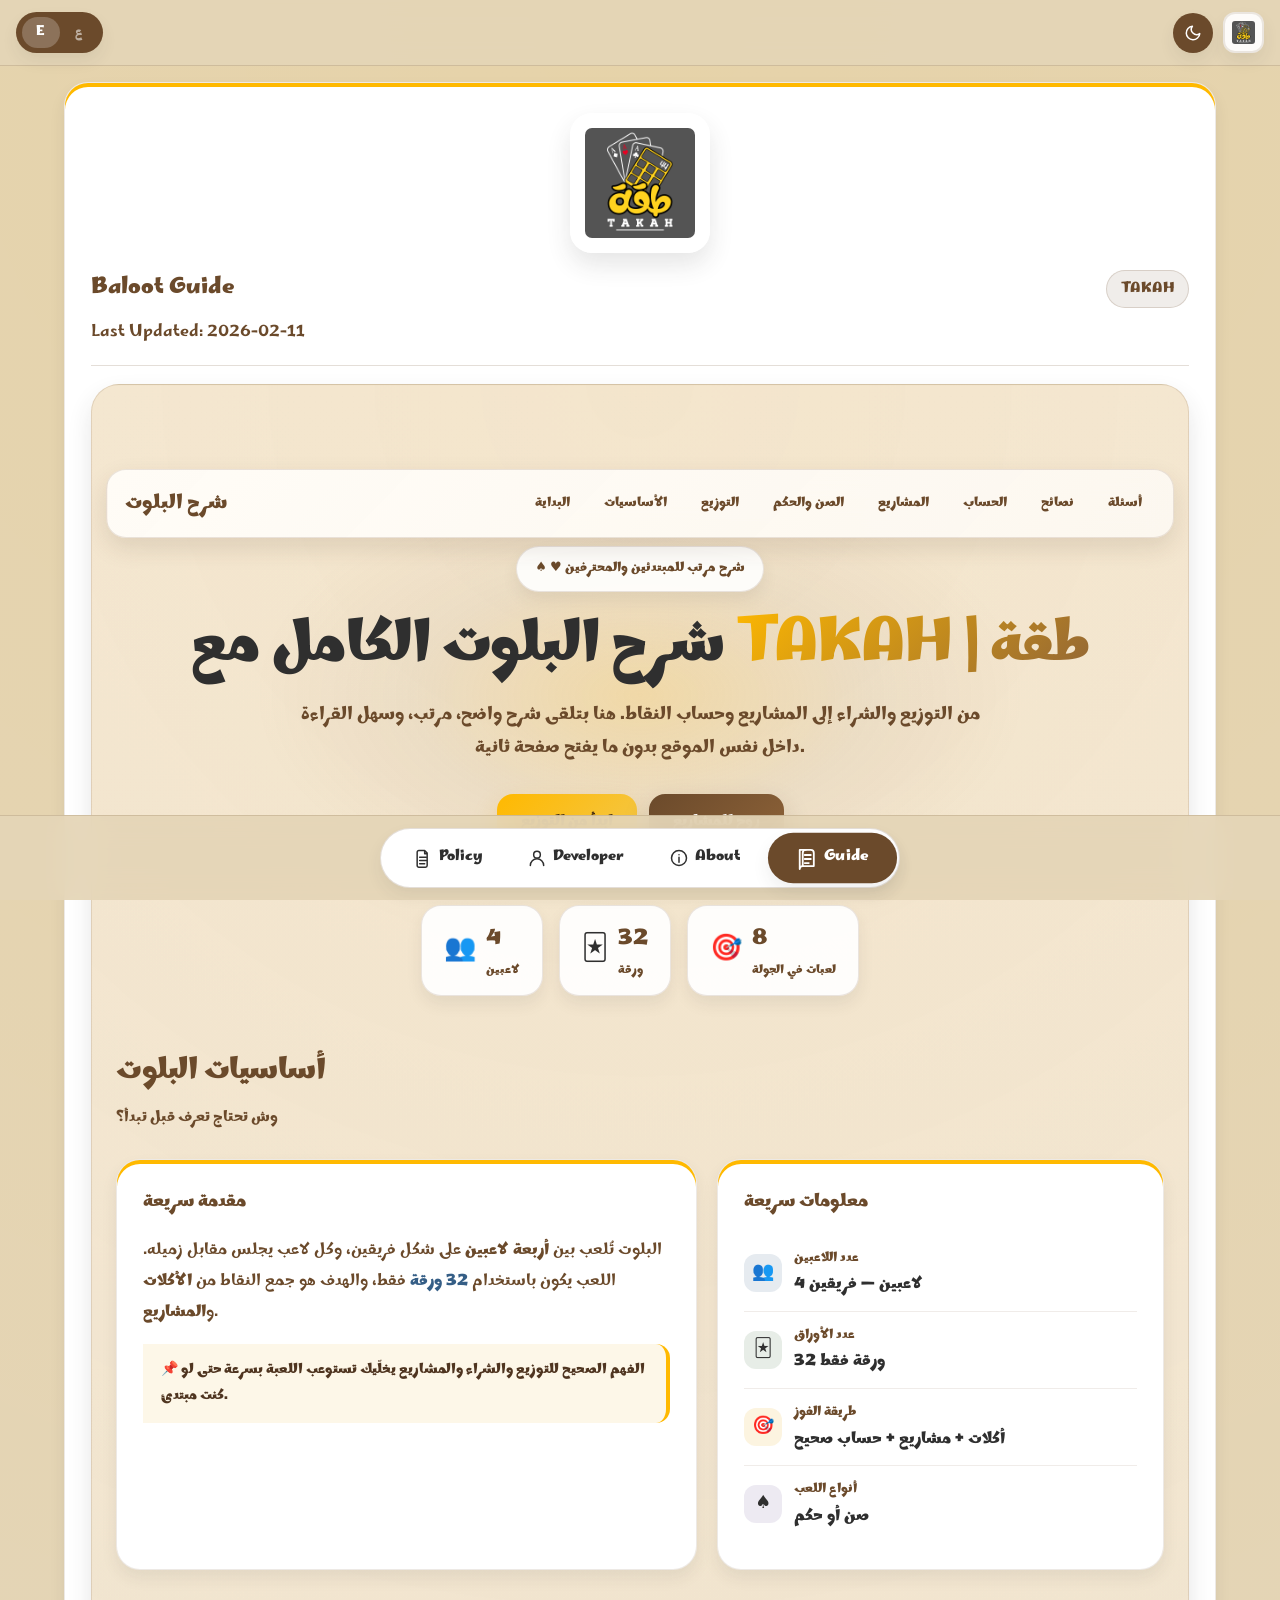
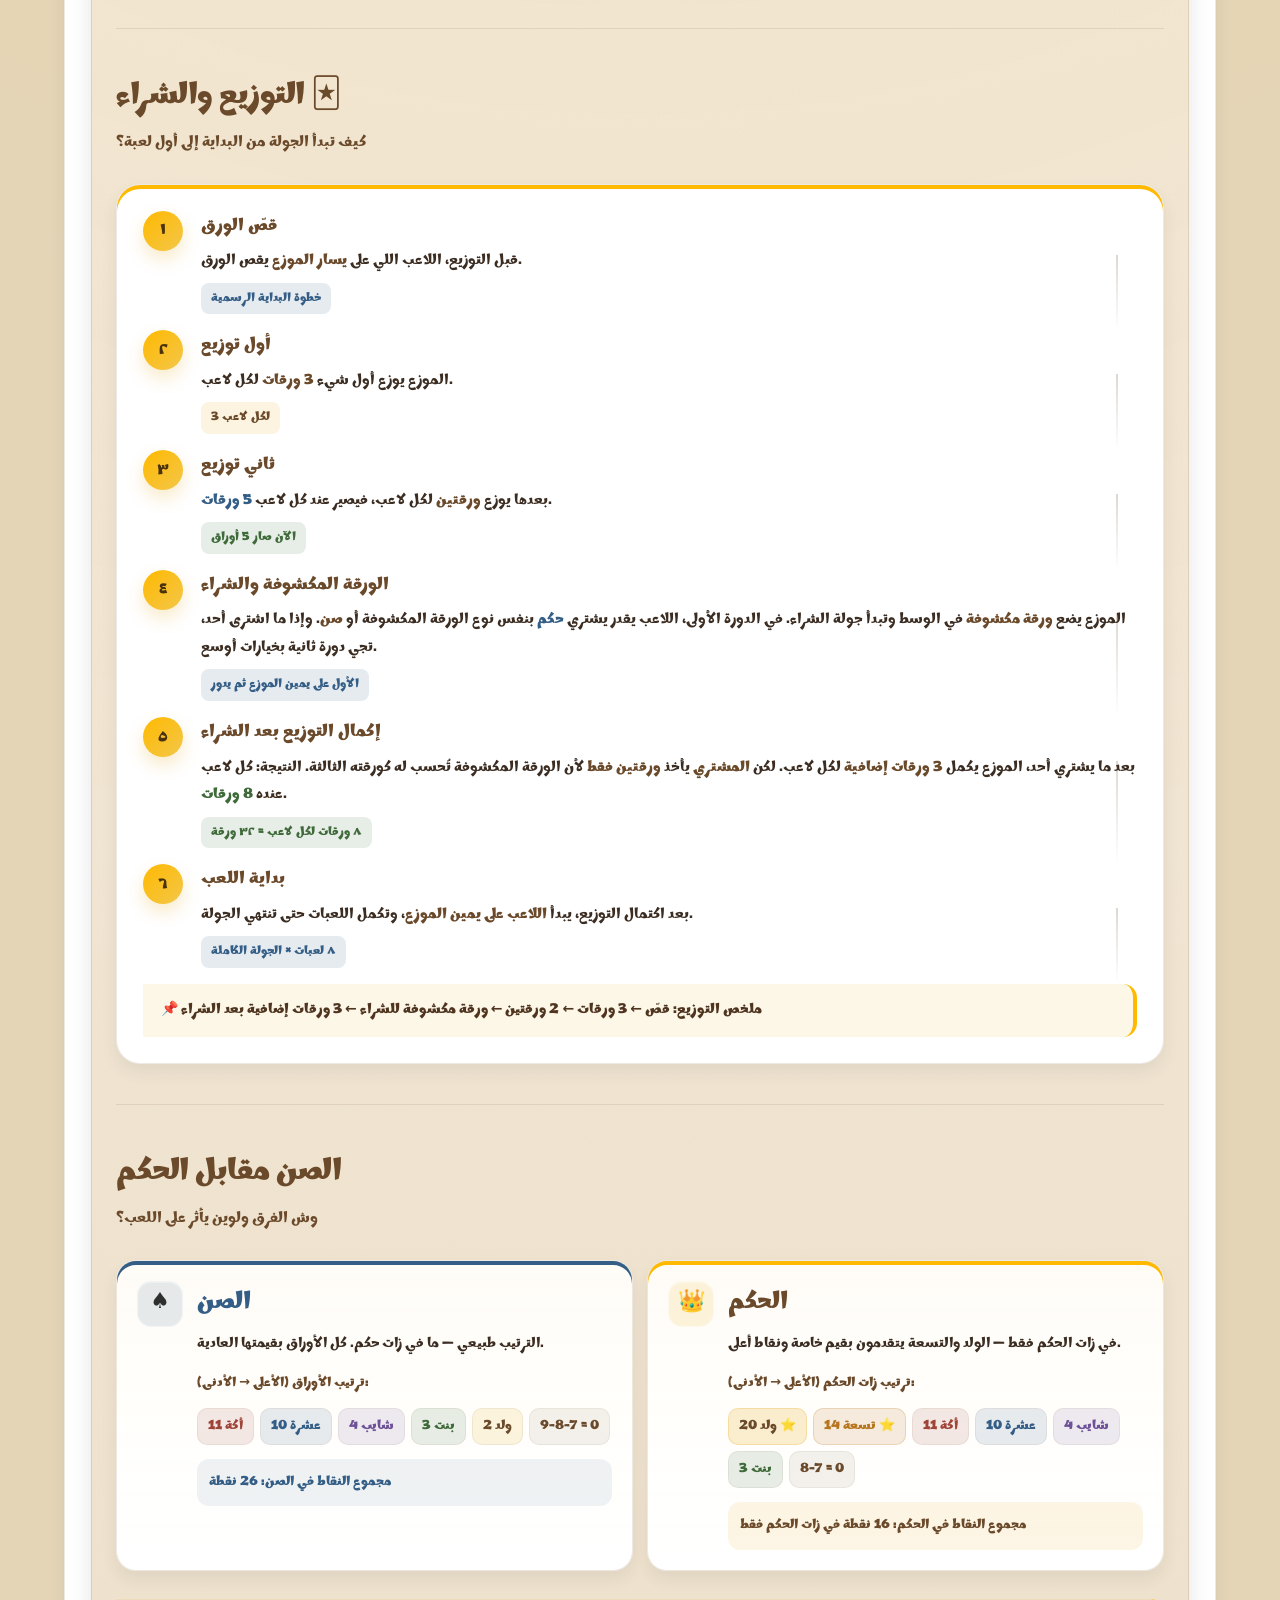
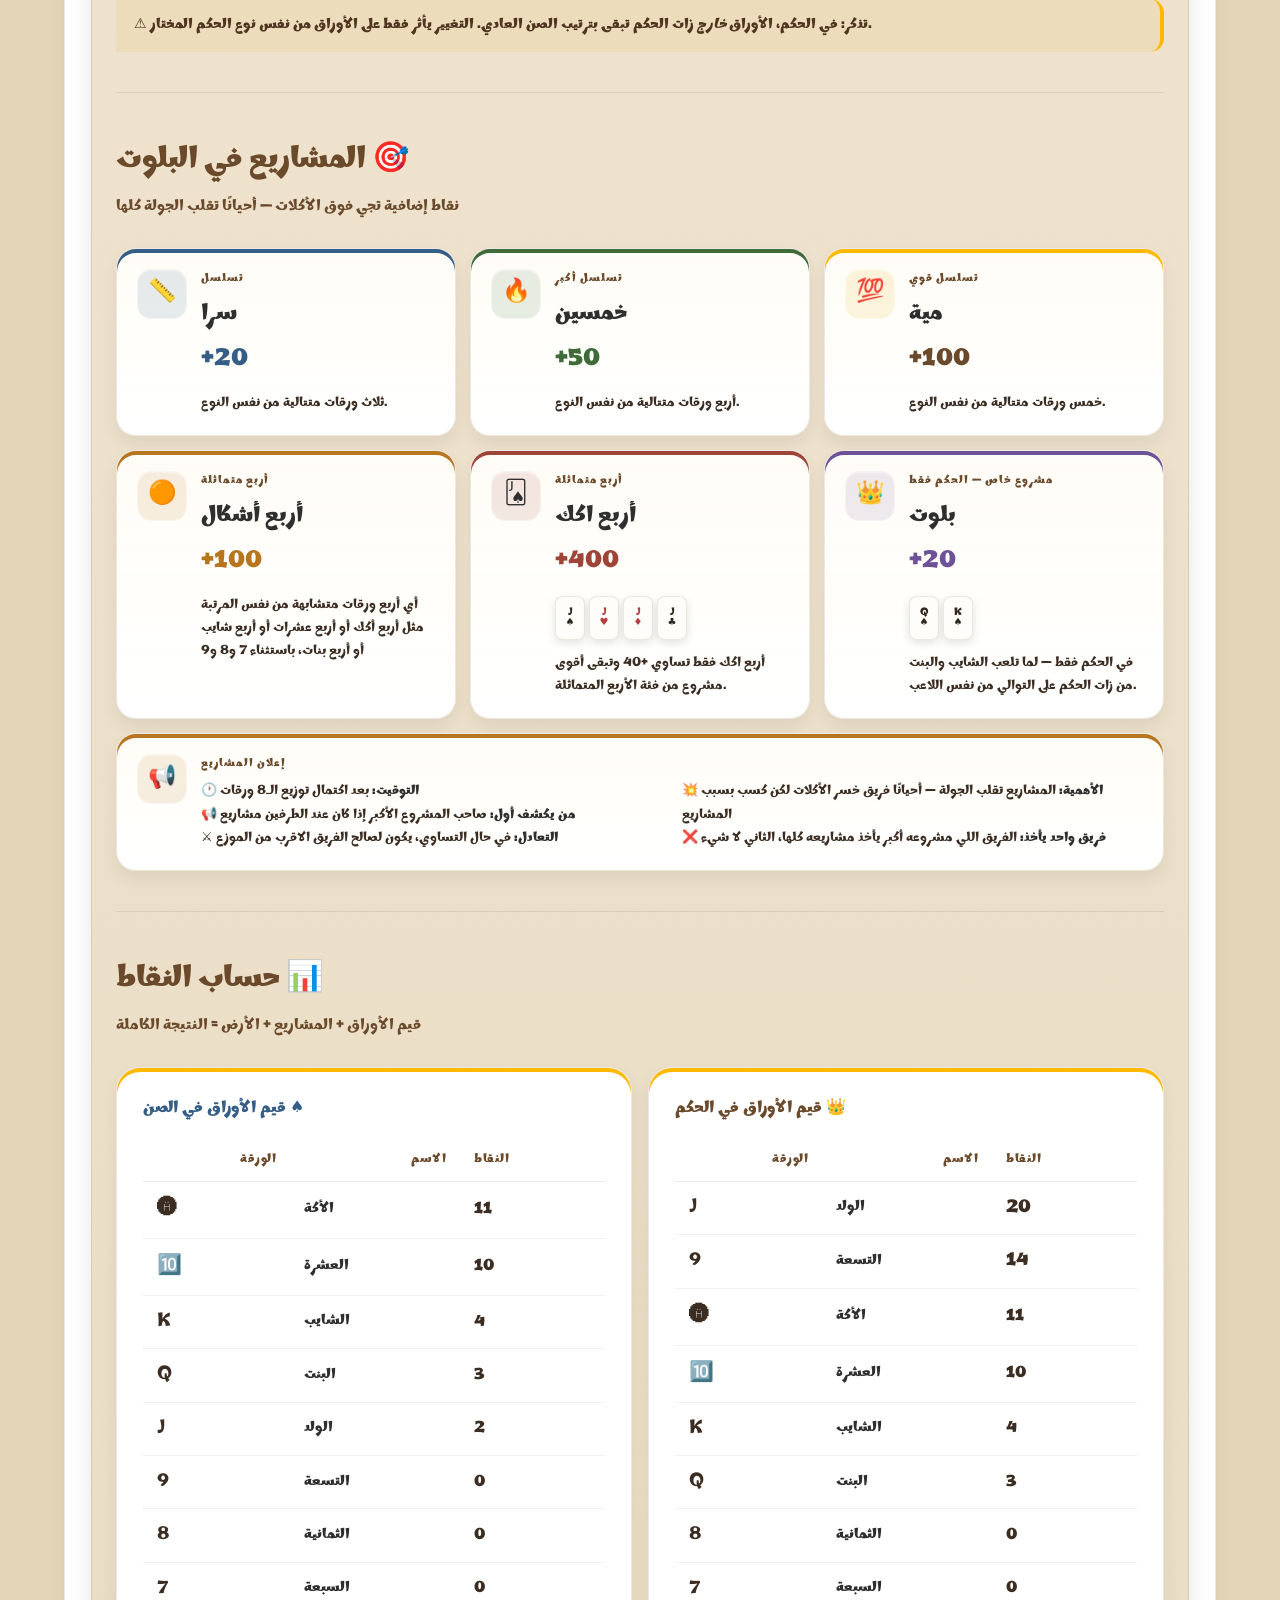
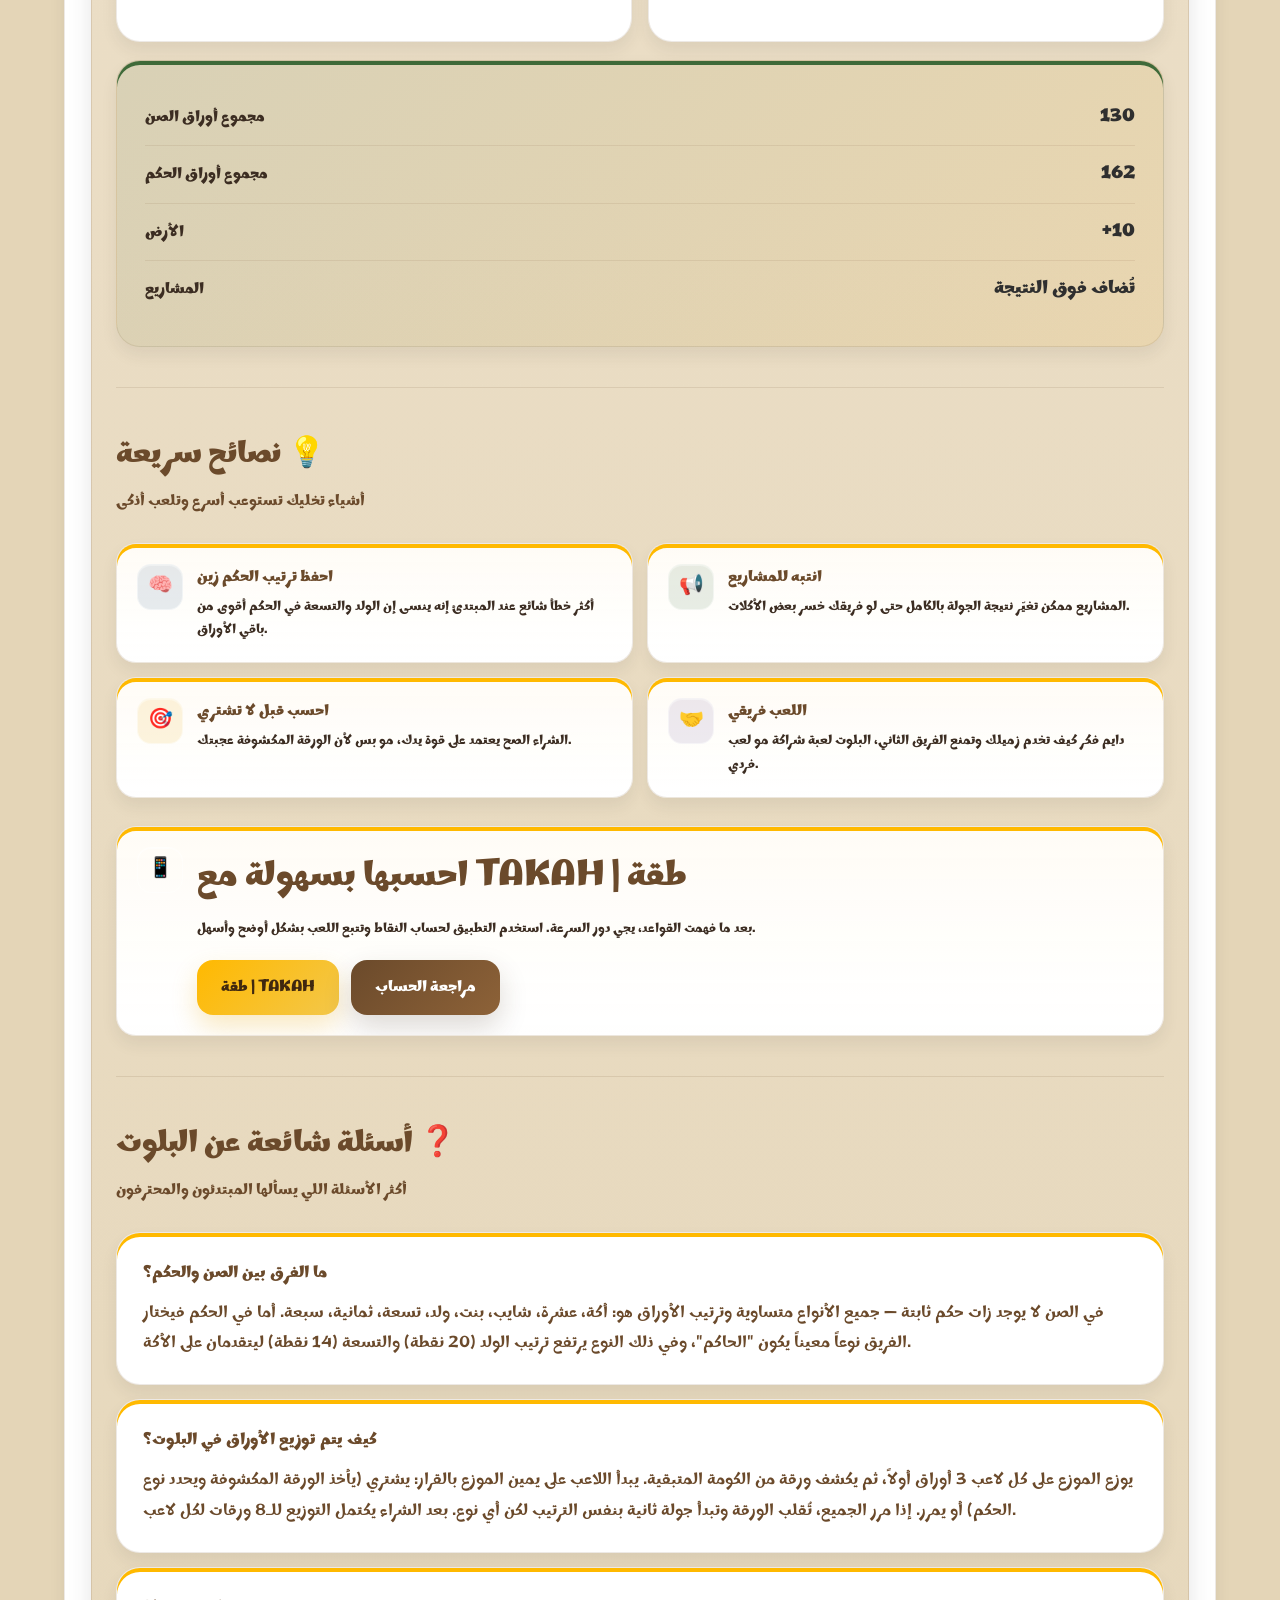
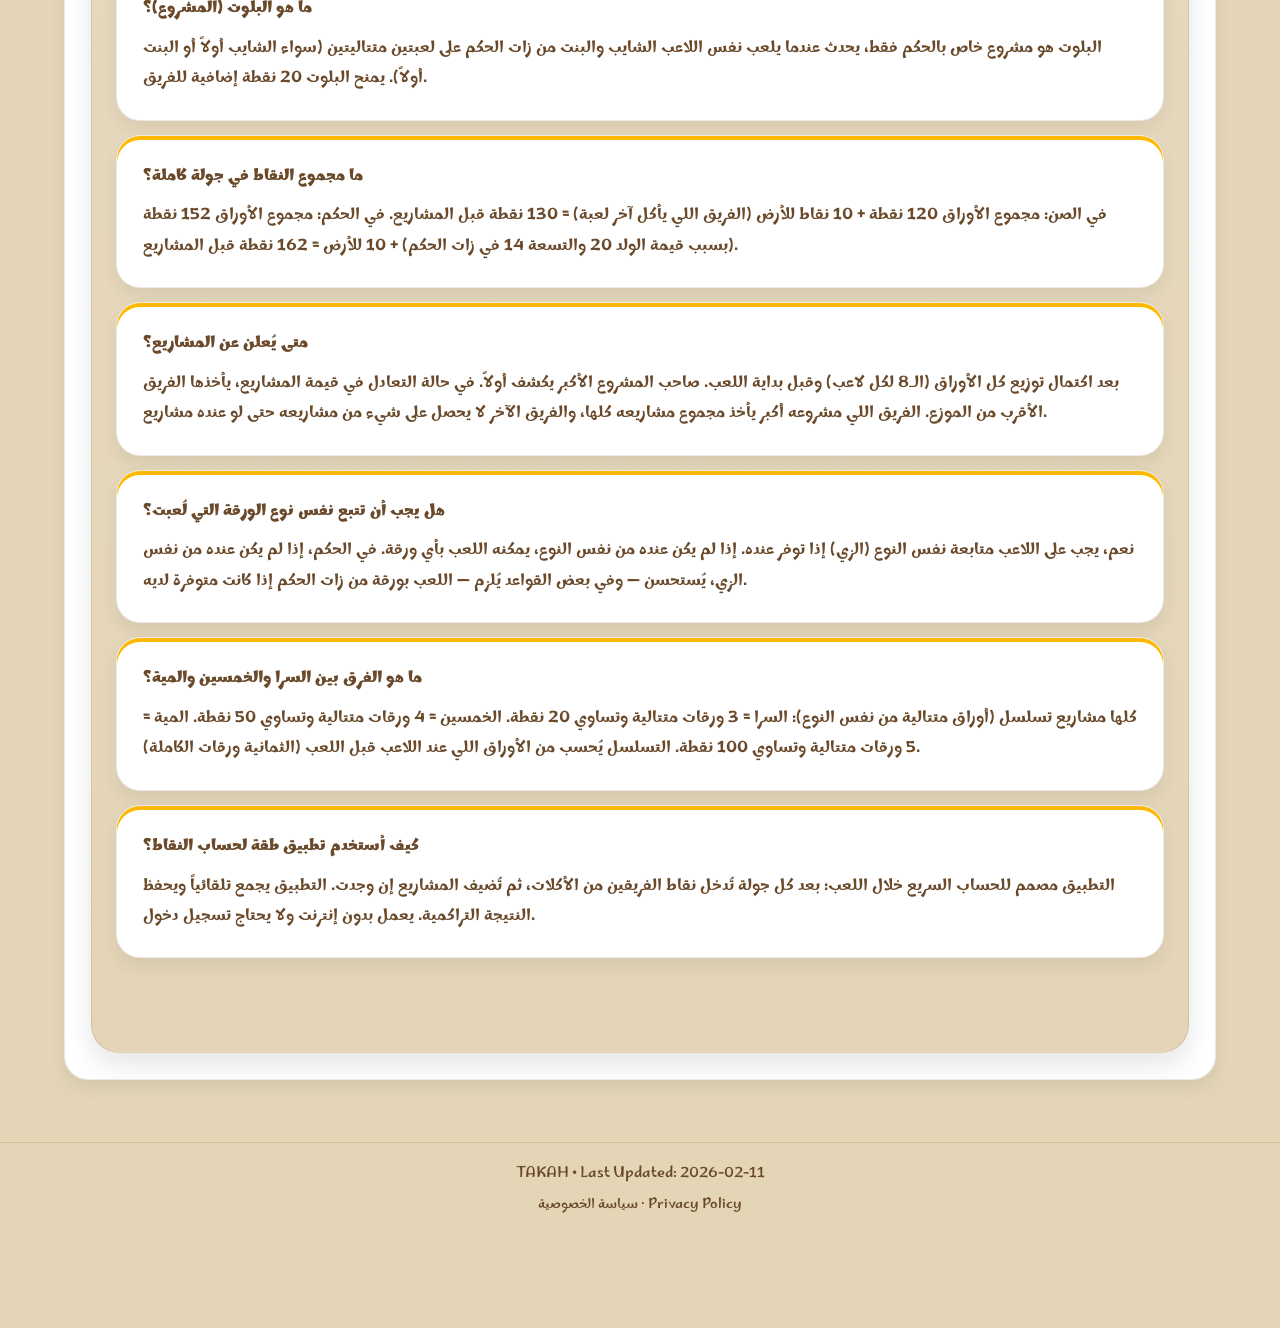
==== commit ede17774: "Add files via upload" ====
--- a/index.html
+++ b/index.html
@@ -1,14 +1,53 @@
 <!doctype html>
 <html lang="ar" dir="rtl">
 <head>
+
+  <!-- Google tag (gtag.js) -->
+<script async src="https://www.googletagmanager.com/gtag/js?id=G-ZSFM8YQTW9"></script>
+<script>
+  window.dataLayer = window.dataLayer || [];
+  function gtag(){dataLayer.push(arguments);}
+  gtag('js', new Date());
+
+  gtag('config', 'G-ZSFM8YQTW9');
+</script>
   <meta charset="utf-8" />
   <meta name="viewport" content="width=device-width, initial-scale=1, viewport-fit=cover" />
-  <title>TAKAH | طقة</title>
-  <meta name="description" content="TAKAH app pages with full Baloot guide integrated inside the website." />
+  <title>TAKAH | طقة - شرح البلوت الكامل وأفضل تطبيق لحساب البلوت</title>
+  <meta name="description" content="شرح البلوت الكامل مع حساب المشاريع والنقاط داخل موقع TAKAH | طقة، أفضل تطبيق لحساب البلوت بسهولة واحترافية." />
+  <meta name="keywords" content="بلوت, شرح البلوت, حساب البلوت, مشاريع البلوت, طقة, TAKAH" />
+  <meta name="robots" content="index, follow" />
+  <link rel="canonical" href="https://takah.site/" />
+
+  <meta property="og:locale" content="ar_SA" />
+  <meta property="og:type" content="website" />
+  <meta property="og:title" content="TAKAH | طقة - شرح البلوت الكامل وأفضل تطبيق لحساب البلوت" />
+  <meta property="og:description" content="شرح البلوت الكامل مع حساب المشاريع والنقاط داخل موقع TAKAH | طقة." />
+  <meta property="og:url" content="https://takah.site/" />
+  <meta property="og:site_name" content="TAKAH | طقة" />
+  <meta property="og:image" content="https://takah.site/logo_app.png" />
+
+  <meta name="twitter:card" content="summary_large_image" />
+  <meta name="twitter:title" content="TAKAH | طقة - شرح البلوت الكامل" />
+  <meta name="twitter:description" content="أفضل شرح للبلوت + حساب الطقة داخل موقع واحد." />
+  <meta name="twitter:image" content="https://takah.site/logo_app.png" />
+
+  <script type="application/ld+json">
+  {
+    "@context": "https://schema.org",
+    "@type": "WebSite",
+    "name": "TAKAH | طقة",
+    "url": "https://takah.site/",
+    "description": "شرح البلوت الكامل وحساب المشاريع والنقاط مع TAKAH | طقة",
+    "inLanguage": "ar"
+  }
+  </script>
+
   <link rel="preconnect" href="https://fonts.googleapis.com">
   <link rel="preconnect" href="https://fonts.gstatic.com" crossorigin>
   <link href="https://fonts.googleapis.com/css2?family=Tajawal:wght@300;400;500;700;800;900&family=Marhey:wght@500;700&display=swap" rel="stylesheet">
 
+  <!-- 🔥 باقي الكود (نفس كودك بدون تغيير) -->
   <style>
     :root {
       --bg: #E4D5B7;
@@ -1314,12 +1353,20 @@
         <div class="mini-card">
           <h2 id="aboutTitle">About the App</h2>
           <p id="aboutDesc" class="muted">
-            TAKAH is a lightweight score counter app designed for fast and accurate tracking, with a clean interface and full offline support.
+            TAKAH is a lightweight score counter app designed for fast and accurate tracking of Baloot card game scores, with a clean interface and full offline support. Built by a Baloot enthusiast for Baloot players — no registration, no ads interruption, just clean and fast score keeping.
             <br><br>
-            طقة هو تطبيق خفيف وسريع لحساب النقاط، مصمم لتسجيل النقاط بسرعة ودقة، بواجهة نظيفة ويعمل بدون إنترنت.
+            طقة هو تطبيق خفيف وسريع لحساب نقاط لعبة البلوت، مصمم لتسجيل النقاط والمشاريع بسرعة ودقة خلال الجلسة. بواجهة نظيفة وبسيطة ويعمل بدون إنترنت — بدون تسجيل، بدون تعقيد.
           </p>
         </div>
-        <div class="features mini-card">
+        <div class="mini-card" style="margin-top:14px;">
+          <h3 style="font-size:16px;font-weight:800;margin-bottom:12px;color:var(--primary);">لماذا طقة؟ / Why TAKAH?</h3>
+          <p class="muted" style="line-height:1.9;">
+            أثناء لعب البلوت، الحساب اليدوي يأخذ وقتاً ويسبب خلافات. طقة تحل هذه المشكلة بأسرع طريقة ممكنة: فتح التطبيق، إدخال النقاط، وإغلاقه. بدون تسجيل دخول، بدون إعلانات مزعجة، وبدون إنترنت.
+            <br><br>
+            During Baloot sessions, manual score tracking causes delays and disputes. TAKAH solves this with the fastest possible flow: open, enter scores, close. No login, no distracting ads, no internet needed.
+          </p>
+        </div>
+        <div class="features mini-card" style="margin-top:14px;">
           <h3 id="featuresTitle">Features</h3>
           <ul id="featuresList">
             <li>Fast score input and totals</li>
@@ -1357,6 +1404,7 @@
               <a href="#projects">المشاريع</a>
               <a href="#scoring">الحساب</a>
               <a href="#tips">نصائح</a>
+              <a href="#faq">أسئلة</a>
             </div>
           </div>
 
@@ -1368,8 +1416,8 @@
               من التوزيع والشراء إلى المشاريع وحساب النقاط. هنا بتلقى شرح واضح، مرتب، وسهل القراءة داخل نفس الموقع بدون ما يفتح صفحة ثانية.
             </p>
             <div class="hero-btns">
-              <a href="#distribution" class="btn btn-gold" data-analytics="guide_start">ابدأ من التوزيع</a>
-              <a href="#projects" class="btn btn-projects" data-analytics="guide_projects">روح للمشاريع</a>
+              <a href="#distribution" class="btn btn-gold" data-analytics="guide_start" onclick="gtag('event', 'guide_start', { event_category: 'engagement', event_label: 'hero_distribution' });">ابدأ من التوزيع</a>
+              <a href="#projects" class="btn btn-projects" data-analytics="guide_projects" onclick="gtag('event', 'guide_projects', { event_category: 'engagement', event_label: 'hero_projects' });">روح للمشاريع</a>
             </div>
           </section>
 
@@ -1811,10 +1859,57 @@
                     بعد ما فهمت القواعد، يجي دور السرعة. استخدم التطبيق لحساب النقاط وتتبع اللعب بشكل أوضح وأسهل.
                   </p>
                   <div class="cta-buttons">
-                    <a href="https://apps.apple.com/sa/app/%D8%B7%D9%82%D8%A9-takah/id6759226764?l=ar" class="btn btn-gold" target="_blank" rel="noopener noreferrer" data-analytics="app_store_click">طقة | TAKAH</a>
-                    <a href="#scoring" class="btn btn-projects" data-analytics="review_scoring">مراجعة الحساب</a>
-                  </div>
-                </div>
+                    <a href="https://apps.apple.com/sa/app/%D8%B7%D9%82%D8%A9-takah/id6759226764?l=ar" class="btn btn-gold" target="_blank" rel="noopener noreferrer" data-analytics="app_store_click" onclick="gtag('event', 'app_store_click', { event_category: 'engagement', event_label: 'cta_app_store' });">طقة | TAKAH</a>
+                    <a href="#scoring" class="btn btn-projects" data-analytics="review_scoring" onclick="gtag('event', 'review_scoring', { event_category: 'engagement', event_label: 'cta_review_scoring' });">مراجعة الحساب</a>
+                  </div>
+                </div>
+              </div>
+            </section>
+
+            <hr class="section-sep">
+
+            <section id="faq" class="fade-in visible">
+              <div class="section-title">أسئلة شائعة عن البلوت ❓</div>
+              <p class="section-sub">أكثر الأسئلة اللي يسألها المبتدئون والمحترفون</p>
+
+              <div class="card" style="margin-bottom:14px;">
+                <h3 style="font-size:16px;font-weight:800;margin-bottom:10px;color:var(--primary);">ما الفرق بين الصن والحكم؟</h3>
+                <p class="muted" style="line-height:1.9;">في الصن لا يوجد زات حكم ثابتة — جميع الأنواع متساوية وترتيب الأوراق هو: أكة، عشرة، شايب، بنت، ولد، تسعة، ثمانية، سبعة. أما في الحكم فيختار الفريق نوعاً معيناً يكون "الحاكم"، وفي ذلك النوع يرتفع ترتيب الولد (20 نقطة) والتسعة (14 نقطة) ليتقدمان على الأكة.</p>
+              </div>
+
+              <div class="card" style="margin-bottom:14px;">
+                <h3 style="font-size:16px;font-weight:800;margin-bottom:10px;color:var(--primary);">كيف يتم توزيع الأوراق في البلوت؟</h3>
+                <p class="muted" style="line-height:1.9;">يوزع الموزع على كل لاعب 3 أوراق أولاً، ثم يكشف ورقة من الكومة المتبقية. يبدأ اللاعب على يمين الموزع بالقرار: يشتري (يأخذ الورقة المكشوفة ويحدد نوع الحكم) أو يمرر. إذا مرر الجميع، تُقلب الورقة وتبدأ جولة ثانية بنفس الترتيب لكن أي نوع. بعد الشراء يكتمل التوزيع للـ8 ورقات لكل لاعب.</p>
+              </div>
+
+              <div class="card" style="margin-bottom:14px;">
+                <h3 style="font-size:16px;font-weight:800;margin-bottom:10px;color:var(--primary);">ما هو البلوت (المشروع)؟</h3>
+                <p class="muted" style="line-height:1.9;">البلوت هو مشروع خاص بالحكم فقط، يحدث عندما يلعب نفس اللاعب الشايب والبنت من زات الحكم على لعبتين متتاليتين (سواء الشايب أولاً أو البنت أولاً). يمنح البلوت 20 نقطة إضافية للفريق.</p>
+              </div>
+
+              <div class="card" style="margin-bottom:14px;">
+                <h3 style="font-size:16px;font-weight:800;margin-bottom:10px;color:var(--primary);">ما مجموع النقاط في جولة كاملة؟</h3>
+                <p class="muted" style="line-height:1.9;">في الصن: مجموع الأوراق 120 نقطة + 10 نقاط للأرض (الفريق اللي يأكل آخر لعبة) = 130 نقطة قبل المشاريع. في الحكم: مجموع الأوراق 152 نقطة (بسبب قيمة الولد 20 والتسعة 14 في زات الحكم) + 10 للأرض = 162 نقطة قبل المشاريع.</p>
+              </div>
+
+              <div class="card" style="margin-bottom:14px;">
+                <h3 style="font-size:16px;font-weight:800;margin-bottom:10px;color:var(--primary);">متى يُعلن عن المشاريع؟</h3>
+                <p class="muted" style="line-height:1.9;">بعد اكتمال توزيع كل الأوراق (الـ8 لكل لاعب) وقبل بداية اللعب. صاحب المشروع الأكبر يكشف أولاً. في حالة التعادل في قيمة المشاريع، يأخذها الفريق الأقرب من الموزع. الفريق اللي مشروعه أكبر يأخذ مجموع مشاريعه كلها، والفريق الآخر لا يحصل على شيء من مشاريعه حتى لو عنده مشاريع.</p>
+              </div>
+
+              <div class="card" style="margin-bottom:14px;">
+                <h3 style="font-size:16px;font-weight:800;margin-bottom:10px;color:var(--primary);">هل يجب أن تتبع نفس نوع الورقة التي لُعبت؟</h3>
+                <p class="muted" style="line-height:1.9;">نعم، يجب على اللاعب متابعة نفس النوع (الزي) إذا توفر عنده. إذا لم يكن عنده من نفس النوع، يمكنه اللعب بأي ورقة. في الحكم، إذا لم يكن عنده من نفس الزي، يُستحسن — وفي بعض القواعد يُلزم — اللعب بورقة من زات الحكم إذا كانت متوفرة لديه.</p>
+              </div>
+
+              <div class="card" style="margin-bottom:14px;">
+                <h3 style="font-size:16px;font-weight:800;margin-bottom:10px;color:var(--primary);">ما هو الفرق بين السرا والخمسين والمية؟</h3>
+                <p class="muted" style="line-height:1.9;">كلها مشاريع تسلسل (أوراق متتالية من نفس النوع): السرا = 3 ورقات متتالية وتساوي 20 نقطة. الخمسين = 4 ورقات متتالية وتساوي 50 نقطة. المية = 5 ورقات متتالية وتساوي 100 نقطة. التسلسل يُحسب من الأوراق اللي عند اللاعب قبل اللعب (الثمانية ورقات الكاملة).</p>
+              </div>
+
+              <div class="card" style="margin-bottom:14px;">
+                <h3 style="font-size:16px;font-weight:800;margin-bottom:10px;color:var(--primary);">كيف أستخدم تطبيق طقة لحساب النقاط؟</h3>
+                <p class="muted" style="line-height:1.9;">التطبيق مصمم للحساب السريع خلال اللعب: بعد كل جولة تُدخل نقاط الفريقين من الأكلات، ثم تُضيف المشاريع إن وجدت. التطبيق يجمع تلقائياً ويحفظ النتيجة التراكمية. يعمل بدون إنترنت ولا يحتاج تسجيل دخول.</p>
               </div>
             </section>
           </div>
@@ -1825,13 +1920,17 @@
   </section>
 </main>
 
-<footer class="footer"><span id="footerText">—</span></footer>
+<footer class="footer">
+  <span id="footerText">—</span>
+  <br>
+  <a href="privacy.html" style="color:var(--muted);font-size:0.85rem;text-decoration:none;margin-top:6px;display:inline-block;">سياسة الخصوصية · Privacy Policy</a>
+</footer>
 <div class="toast" id="toast" role="status" aria-live="polite" aria-atomic="true"></div>
 
 <nav class="bottom-nav" aria-label="Bottom navigation">
   <div class="radio-inputs">
     <label class="radio">
-      <input checked name="radio" type="radio" data-tab="policy">
+      <input name="radio" type="radio" data-tab="policy">
       <span class="name">
         <span class="ico"><svg viewBox="0 0 24 24"><path d="M7 3h7l3 3v15a2 2 0 0 1-2 2H7a2 2 0 0 1-2-2V5a2 2 0 0 1 2-2zm7 1v3h3"/><path d="M8 11h8M8 15h8M8 19h6"/></svg></span>
         <span id="tabPolicyLabel">Policy</span>
@@ -1852,7 +1951,7 @@
       </span>
     </label>
     <label class="radio">
-      <input name="radio" type="radio" data-tab="guide">
+      <input checked name="radio" type="radio" data-tab="guide">
       <span class="name">
         <span class="ico"><svg viewBox="0 0 24 24"><path d="M5 4h11a3 3 0 0 1 3 3v13H8a3 3 0 0 0-3 3z"/><path d="M8 20V7a3 3 0 0 1 3-3"/><path d="M10 9h6M10 13h6M10 17h4"/></svg></span>
         <span id="tabGuideLabel">Guide</span>
@@ -2016,6 +2115,12 @@
   cl(el.policyEN, "hidden", ar);
 
   document.title = ar ? "TAKAH | طقة - شرح البلوت الكامل وأفضل تطبيق لحساب البلوت" : "TAKAH | Full Baloot Guide and Best Baloot Score App";
+  const metaDesc = document.querySelector('meta[name="description"]');
+  if (metaDesc) {
+    metaDesc.setAttribute('content', ar
+      ? 'شرح البلوت الكامل مع حساب المشاريع والنقاط داخل موقع TAKAH | طقة، أفضل تطبيق لحساب البلوت بسهولة واحترافية.'
+      : 'Full Baloot guide with projects and score calculation on TAKAH, the best Baloot score app.');
+  }
   t(el.pageTitle, s.title);
   t(el.lastUpdated, s.lastUpdated);
   t(el.storeTitle, s.storeTitle);
@@ -2114,6 +2219,21 @@
   }, 2400);
 }
 
+function initAnalyticsTracking() {
+  document.querySelectorAll('[data-analytics]').forEach(node => {
+    if (node.hasAttribute('onclick')) return;
+    node.addEventListener('click', () => {
+      const eventName = node.getAttribute('data-analytics');
+      if (typeof gtag === 'function' && eventName) {
+        gtag('event', eventName, {
+          event_category: 'engagement',
+          event_label: node.textContent.trim()
+        });
+      }
+    });
+  });
+}
+
 function initGuideNav() {
   const links = document.querySelectorAll('.guide-nav .nav-links a');
   const sections = document.querySelectorAll('#pageGuide [id]');
@@ -2135,22 +2255,6 @@
   activate();
 }
 
-function trackEvent(name, params = {}) {
-  if (typeof window.gtag !== "function") return;
-  window.gtag("event", name, params);
-}
-
-function initAnalytics() {
-  document.querySelectorAll('[data-analytics]').forEach(node => {
-    node.addEventListener('click', () => {
-      trackEvent(node.getAttribute('data-analytics'), {
-        event_category: 'engagement',
-        event_label: node.textContent.trim()
-      });
-    });
-  });
-}
-
 (function () {
   bindData();
   initDark();
@@ -2166,11 +2270,11 @@
     });
   });
 
-  setTab("policy");
+  setTab("guide");
   initSplash();
+  initAnalyticsTracking();
   initLightbox();
   initGuideNav();
-  initAnalytics();
 })();
 </script>
 </body>
